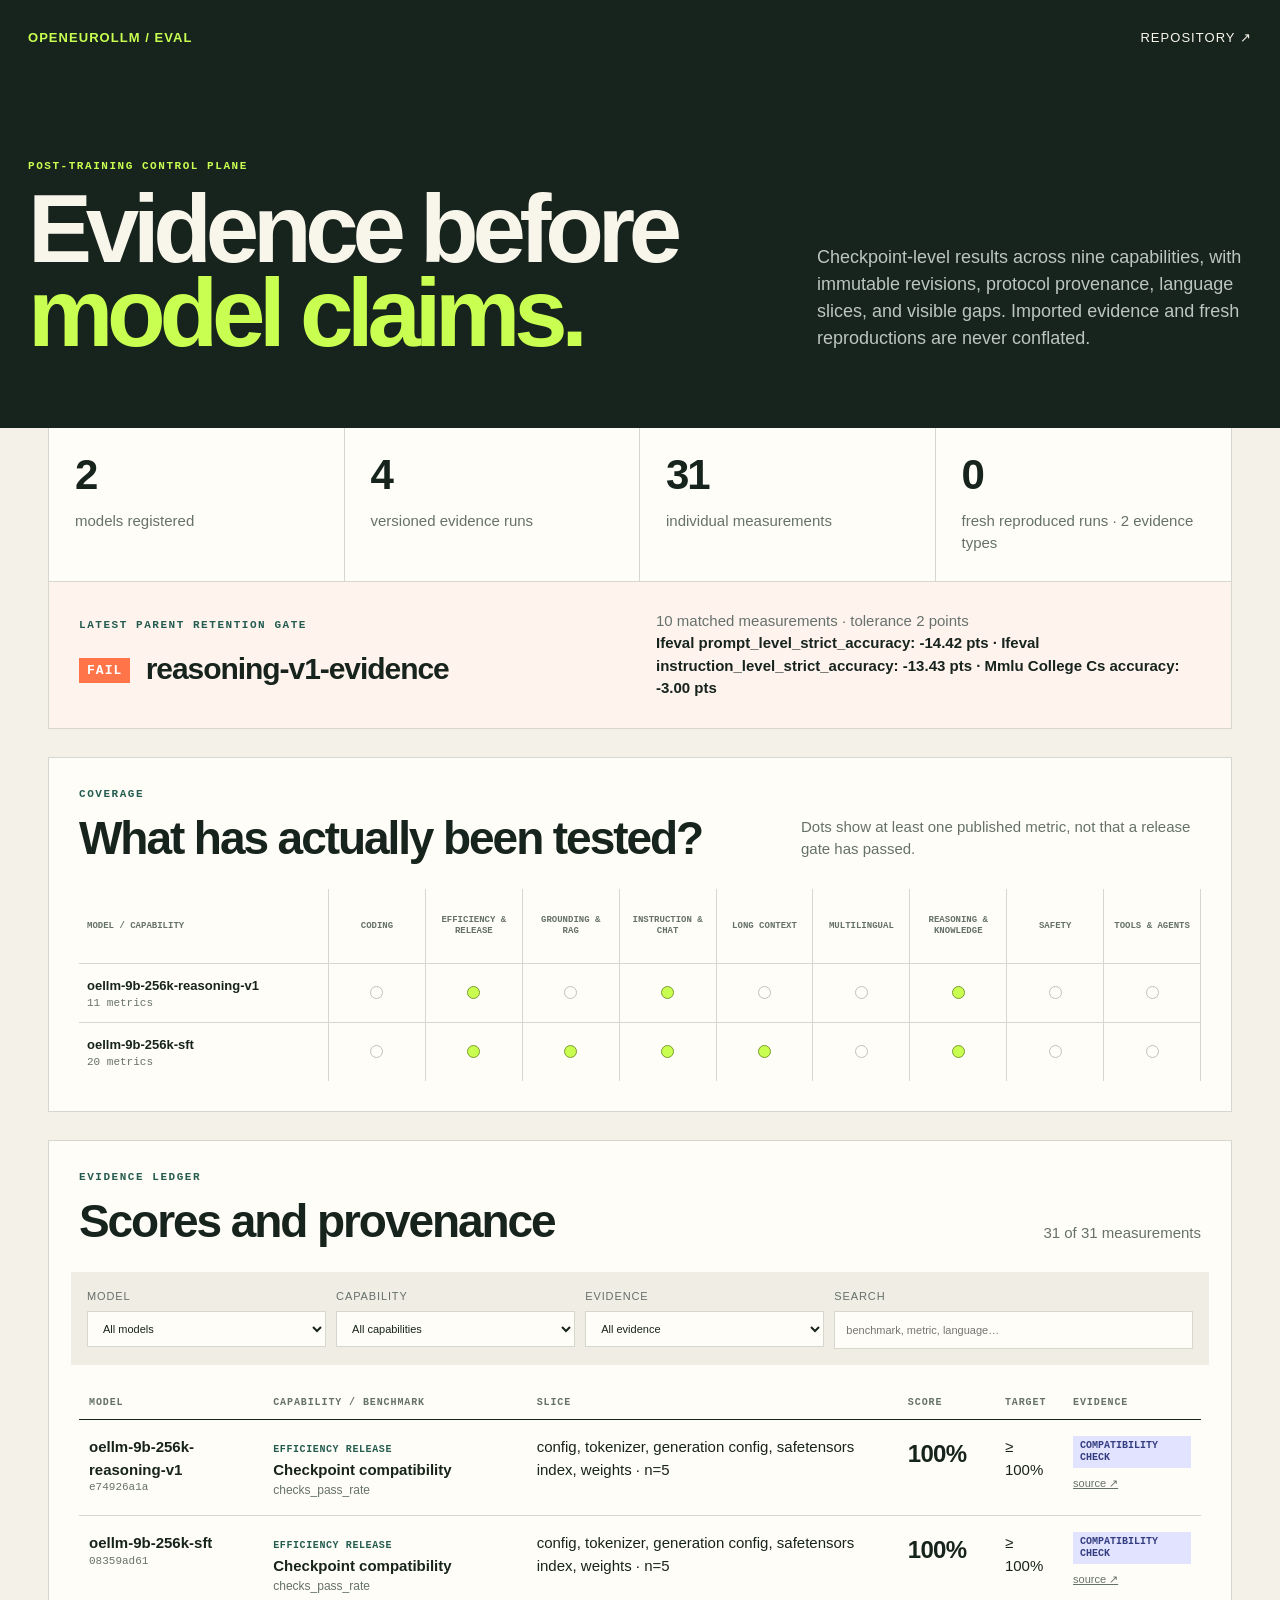
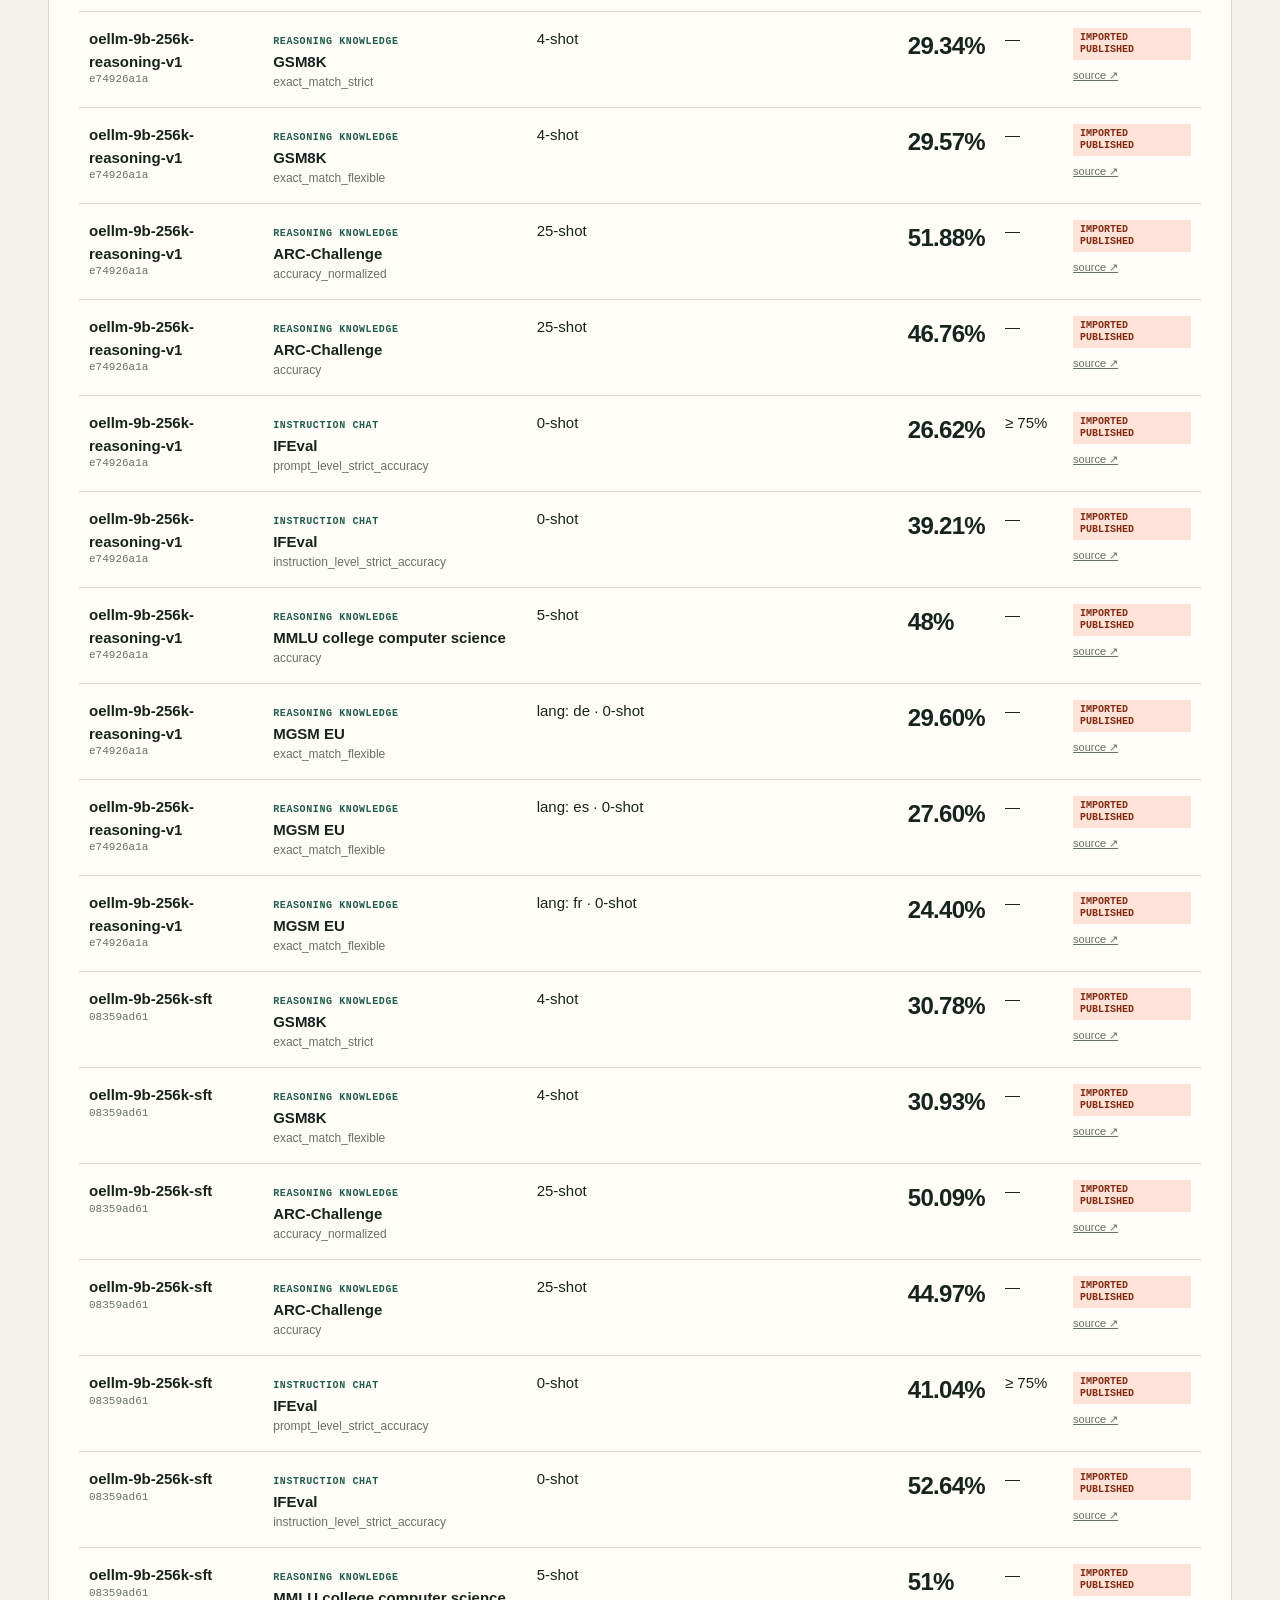
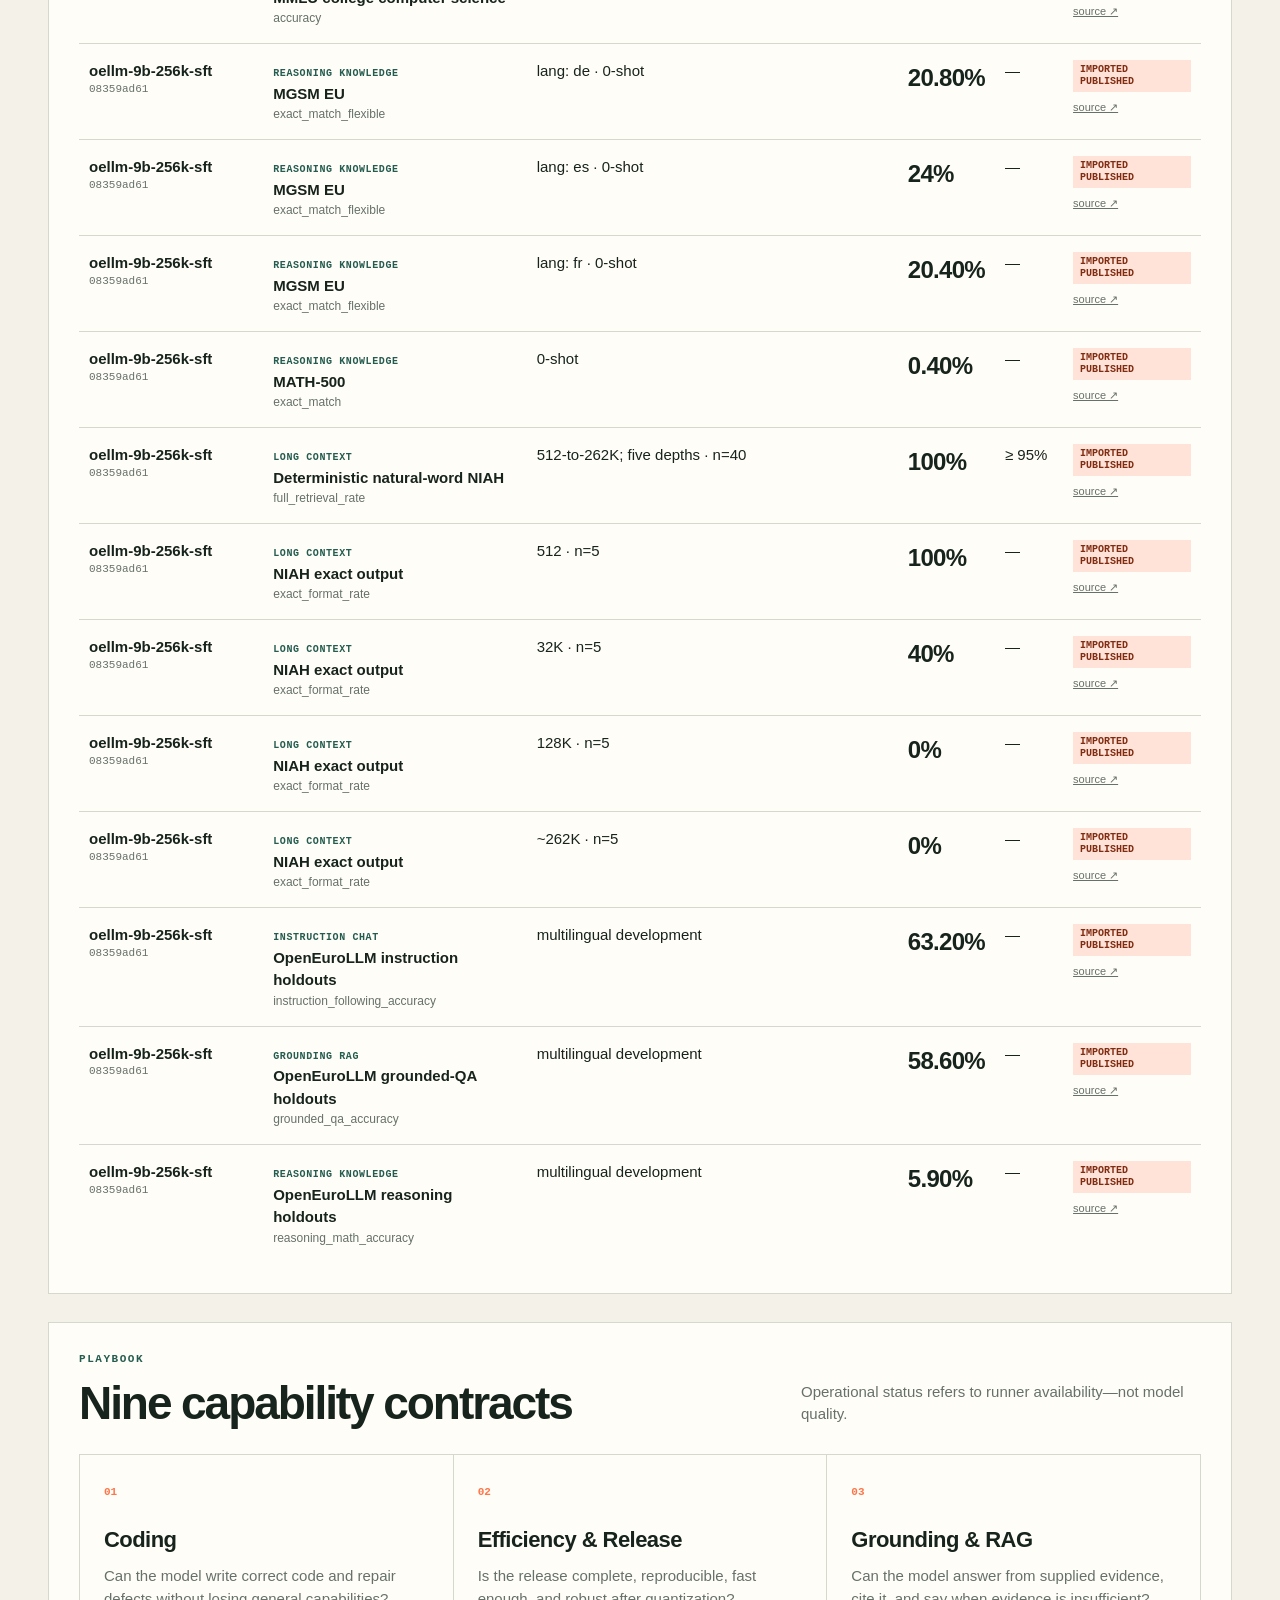
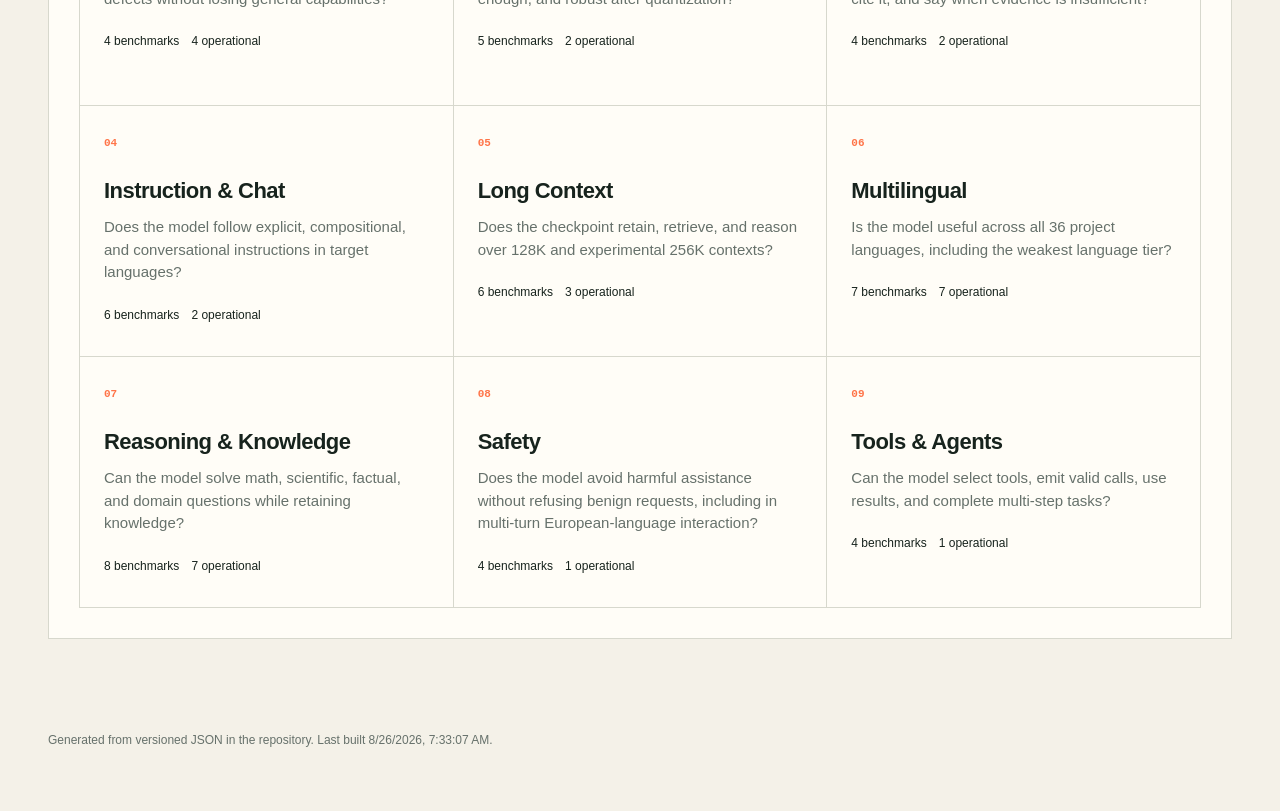
==== docs/index.html @ b96b204c "Initial capability-driven post-training eval system" ====
<!doctype html>
<html lang="en">
<head>
  <meta charset="utf-8">
  <meta name="viewport" content="width=device-width, initial-scale=1">
  <meta name="description" content="OpenEuroLLM post-training evaluation evidence and capability coverage">
  <title>OpenEuroLLM · Post-training evaluation</title>
  <link rel="stylesheet" href="styles.css">
</head>
<body>
  <header class="hero">
    <nav><a class="wordmark" href="./">OPENEUROLLM / EVAL</a><a href="https://github.com/BirgerMoell/post-training-eval">Repository ↗</a></nav>
    <div class="hero-grid">
      <div>
        <p class="eyebrow">POST-TRAINING CONTROL PLANE</p>
        <h1>Evidence before<br><span>model claims.</span></h1>
      </div>
      <p class="intro">Checkpoint-level results across nine capabilities, with immutable revisions, protocol provenance, language slices, and visible gaps. Imported evidence and fresh reproductions are never conflated.</p>
    </div>
  </header>

  <main>
    <section id="summary" class="summary" aria-label="Evaluation summary"></section>
    <section id="gate-summary" class="gate-summary" aria-label="Latest comparison gate"></section>

    <section class="panel coverage-section">
      <div class="section-heading"><div><p class="eyebrow">COVERAGE</p><h2>What has actually been tested?</h2></div><p>Dots show at least one published metric, not that a release gate has passed.</p></div>
      <div id="coverage" class="coverage" role="table" aria-label="Model capability coverage"></div>
    </section>

    <section class="panel">
      <div class="section-heading"><div><p class="eyebrow">EVIDENCE LEDGER</p><h2>Scores and provenance</h2></div><p id="result-count" aria-live="polite"></p></div>
      <div class="filters">
        <label>Model<select id="model-filter"><option value="">All models</option></select></label>
        <label>Capability<select id="capability-filter"><option value="">All capabilities</option></select></label>
        <label>Evidence<select id="evidence-filter"><option value="">All evidence</option></select></label>
        <label class="search">Search<input id="search-filter" type="search" placeholder="benchmark, metric, language…"></label>
      </div>
      <div class="table-wrap">
        <table>
          <thead><tr><th>Model</th><th>Capability / benchmark</th><th>Slice</th><th>Score</th><th>Target</th><th>Evidence</th></tr></thead>
          <tbody id="results"></tbody>
        </table>
      </div>
    </section>

    <section class="panel capability-section">
      <div class="section-heading"><div><p class="eyebrow">PLAYBOOK</p><h2>Nine capability contracts</h2></div><p>Operational status refers to runner availability—not model quality.</p></div>
      <div id="capabilities" class="capability-grid"></div>
    </section>
  </main>

  <footer><p>Generated from versioned JSON in the repository. <span id="generated"></span></p></footer>
  <script src="app.js" defer></script>
</body>
</html>
---- docs/styles.css ----
:root {
  --ink: #17231d;
  --muted: #66716b;
  --paper: #f4f1e8;
  --white: #fffdf7;
  --green: #c8ff50;
  --teal: #245c50;
  --line: #d7d8cd;
  --orange: #ff7448;
}

* { box-sizing: border-box; }
html { scroll-behavior: smooth; }
body { margin: 0; background: var(--paper); color: var(--ink); font: 15px/1.5 ui-sans-serif, -apple-system, BlinkMacSystemFont, "Segoe UI", sans-serif; }
a { color: inherit; }
.hero { color: #f8f5eb; background: var(--ink); padding: 28px max(28px, calc((100vw - 1240px)/2)) 72px; }
nav { display: flex; justify-content: space-between; align-items: center; font-size: 13px; letter-spacing: .08em; text-transform: uppercase; }
nav a { text-decoration: none; }
.wordmark { color: var(--green); font-weight: 800; }
.hero-grid { display: grid; grid-template-columns: 1.25fr .75fr; gap: 64px; align-items: end; margin-top: 112px; }
.eyebrow { margin: 0 0 14px; color: var(--teal); font: 700 11px/1.2 ui-monospace, SFMono-Regular, Menlo, monospace; letter-spacing: .14em; }
.hero .eyebrow { color: var(--green); }
h1 { max-width: 800px; margin: 0; font-size: clamp(54px, 7.5vw, 112px); line-height: .88; letter-spacing: -.065em; font-weight: 620; }
h1 span { color: var(--green); }
.intro { max-width: 470px; margin: 0 0 4px; color: #bdc5c0; font-size: 18px; }
main { max-width: 1240px; margin: 0 auto; padding: 0 28px 80px; }
.summary { display: grid; grid-template-columns: repeat(4, 1fr); border: 1px solid var(--line); border-top: 0; background: var(--white); }
.stat { min-height: 150px; padding: 26px; border-right: 1px solid var(--line); }
.stat:last-child { border-right: 0; }
.stat strong { display: block; font-size: 42px; letter-spacing: -.05em; line-height: 1; }
.stat span { display: block; margin-top: 14px; color: var(--muted); }
.gate-summary { display: grid; grid-template-columns: 1fr 1fr; gap: 32px; align-items: center; padding: 28px 30px; border: 1px solid var(--line); border-top: 0; background: #fff3ee; }
.gate-summary h2 { margin: 0; font-size: 30px; letter-spacing: -.035em; }
.gate-summary > p { margin: 0; color: var(--muted); }
.gate-summary strong { color: var(--ink); font-weight: 650; }
.gate-status { display: inline-block; margin-right: 8px; padding: 5px 8px; background: var(--orange); color: #fff; font: 800 13px ui-monospace, SFMono-Regular, Menlo, monospace; letter-spacing: .08em; vertical-align: 5px; }
.gate-status.passed { background: var(--teal); }
.panel { margin-top: 28px; background: var(--white); border: 1px solid var(--line); padding: 30px; }
.section-heading { display: flex; justify-content: space-between; align-items: end; gap: 28px; margin-bottom: 28px; }
.section-heading h2 { margin: 0; font-size: clamp(28px, 4vw, 46px); line-height: 1; letter-spacing: -.045em; }
.section-heading > p { max-width: 400px; margin: 0; color: var(--muted); }
.filters { display: grid; grid-template-columns: 1fr 1fr 1fr 1.5fr; gap: 10px; padding: 16px; background: #efede4; margin: 0 -8px 22px; }
label { color: var(--muted); font-size: 11px; text-transform: uppercase; letter-spacing: .08em; }
select, input { display: block; width: 100%; margin-top: 6px; border: 1px solid var(--line); border-radius: 0; background: var(--white); color: var(--ink); padding: 10px 11px; font: inherit; }
.table-wrap { overflow-x: auto; }
table { width: 100%; border-collapse: collapse; }
th { padding: 10px; border-bottom: 1px solid var(--ink); color: var(--muted); text-align: left; text-transform: uppercase; font: 700 10px/1.2 ui-monospace, SFMono-Regular, Menlo, monospace; letter-spacing: .09em; }
td { padding: 16px 10px; border-bottom: 1px solid var(--line); vertical-align: top; }
tr:last-child td { border-bottom: 0; }
.model-name { font-weight: 700; }
.model-revision { display: block; color: var(--muted); font: 11px ui-monospace, SFMono-Regular, Menlo, monospace; }
.cap-label { color: var(--teal); font: 700 10px ui-monospace, SFMono-Regular, Menlo, monospace; letter-spacing: .06em; text-transform: uppercase; }
.benchmark { display: block; font-weight: 650; }
.metric { display: block; color: var(--muted); font-size: 12px; }
.score { font-size: 24px; font-weight: 750; letter-spacing: -.03em; white-space: nowrap; }
.pill { display: inline-block; padding: 4px 7px; background: #e8eadf; font: 700 10px/1.2 ui-monospace, SFMono-Regular, Menlo, monospace; text-transform: uppercase; }
.pill.imported-published { background: #ffe2d8; color: #7f2c10; }
.pill.fresh-reproduced { background: #d8f0e8; color: #174d41; }
.pill.compatibility-check { background: #e2e4ff; color: #343d82; }
.source { display: block; margin-top: 7px; color: var(--muted); font-size: 11px; }
.coverage { overflow-x: auto; display: grid; gap: 0; }
.coverage-row { display: grid; grid-template-columns: minmax(250px, 1.6fr) repeat(9, minmax(80px, 1fr)); min-width: 1000px; border-bottom: 1px solid var(--line); }
.coverage-row:last-child { border-bottom: 0; }
.coverage-cell { min-height: 58px; padding: 12px 8px; display: grid; place-items: center; border-right: 1px solid var(--line); text-align: center; font-size: 11px; }
.coverage-cell:first-child { place-items: center start; font-size: 13px; font-weight: 700; }
.coverage-head .coverage-cell { min-height: 74px; color: var(--muted); font: 700 9px/1.15 ui-monospace, SFMono-Regular, Menlo, monospace; text-transform: uppercase; }
.dot { width: 13px; height: 13px; border-radius: 50%; background: var(--green); border: 1px solid #7c9b31; }
.dot.missing { background: transparent; border-color: #bec3b9; }
.capability-grid { display: grid; grid-template-columns: repeat(3, 1fr); gap: 1px; background: var(--line); border: 1px solid var(--line); }
.capability-card { background: var(--white); padding: 24px; min-height: 250px; }
.capability-card .number { color: var(--orange); font: 700 11px ui-monospace, SFMono-Regular, Menlo, monospace; }
.capability-card h3 { margin: 22px 0 9px; font-size: 22px; letter-spacing: -.025em; }
.capability-card p { margin: 0; color: var(--muted); }
.capability-card .counts { margin-top: 22px; display: flex; gap: 12px; color: var(--ink); font-size: 12px; }
footer { max-width: 1240px; margin: 0 auto; padding: 0 28px 50px; color: var(--muted); font-size: 12px; }
.empty { padding: 32px; color: var(--muted); text-align: center; }

@media (max-width: 850px) {
  .hero-grid { grid-template-columns: 1fr; margin-top: 72px; gap: 36px; }
  .summary { grid-template-columns: repeat(2, 1fr); }
  .stat:nth-child(2) { border-right: 0; }
  .stat:nth-child(-n+2) { border-bottom: 1px solid var(--line); }
  .filters { grid-template-columns: 1fr 1fr; }
  .gate-summary { grid-template-columns: 1fr; }
  .capability-grid { grid-template-columns: 1fr; }
  .section-heading { align-items: start; flex-direction: column; }
}

@media (max-width: 520px) {
  .hero { padding-bottom: 48px; }
  nav a:last-child { display: none; }
  .summary, .filters { grid-template-columns: 1fr; }
  .stat { border-right: 0; border-bottom: 1px solid var(--line); }
  .panel { padding: 20px 16px; }
}
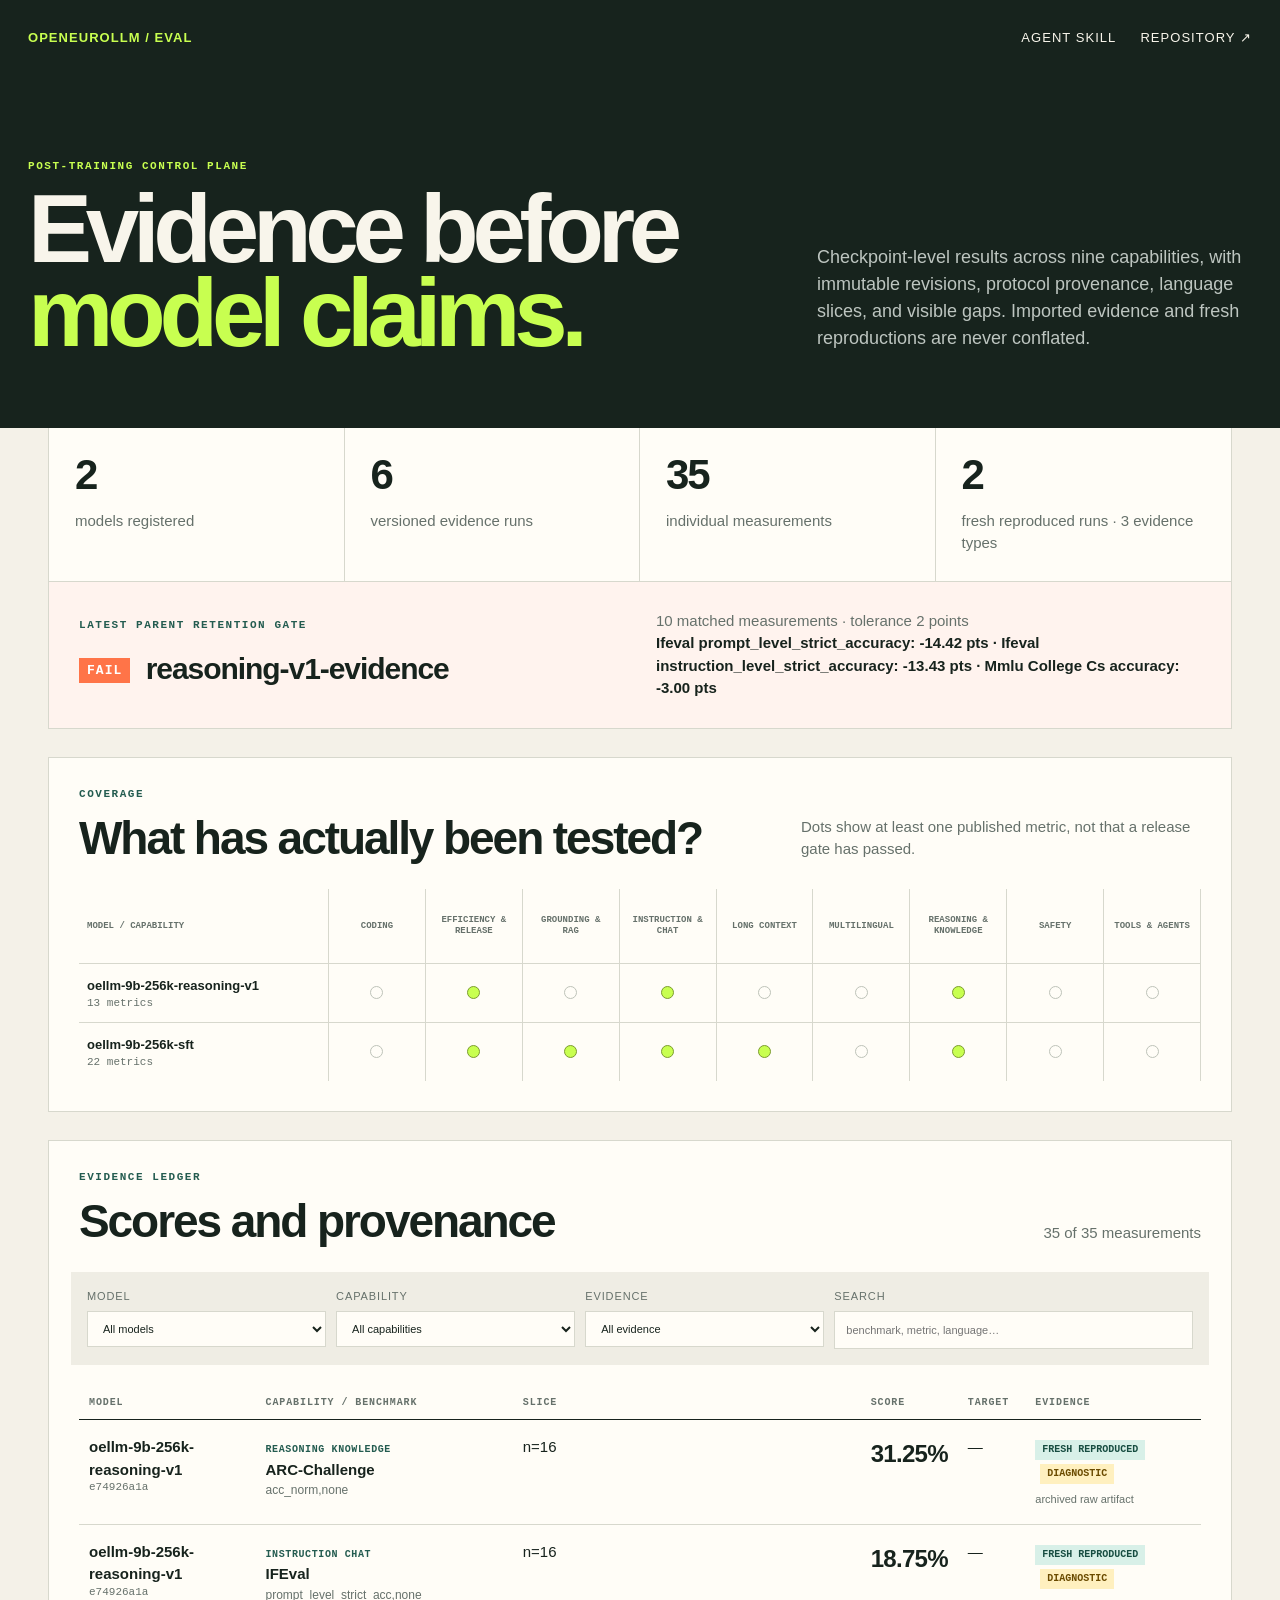
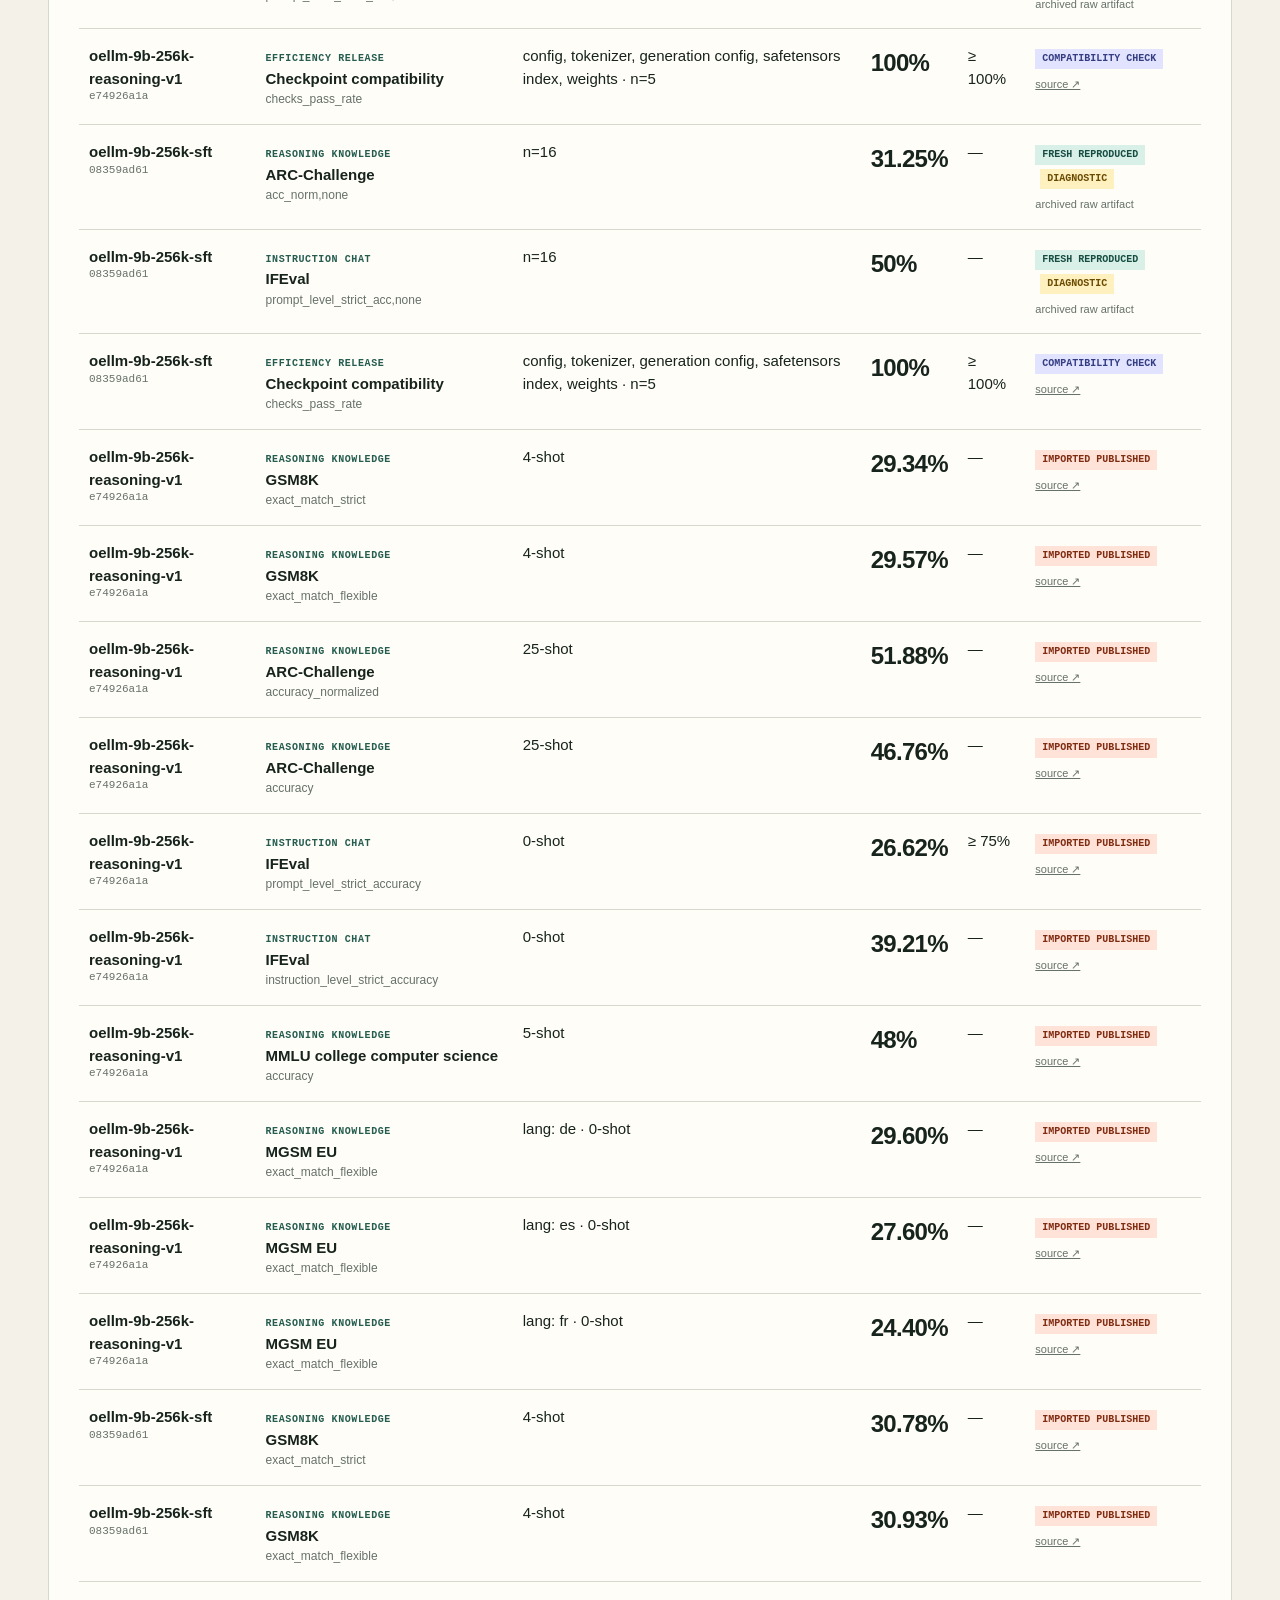
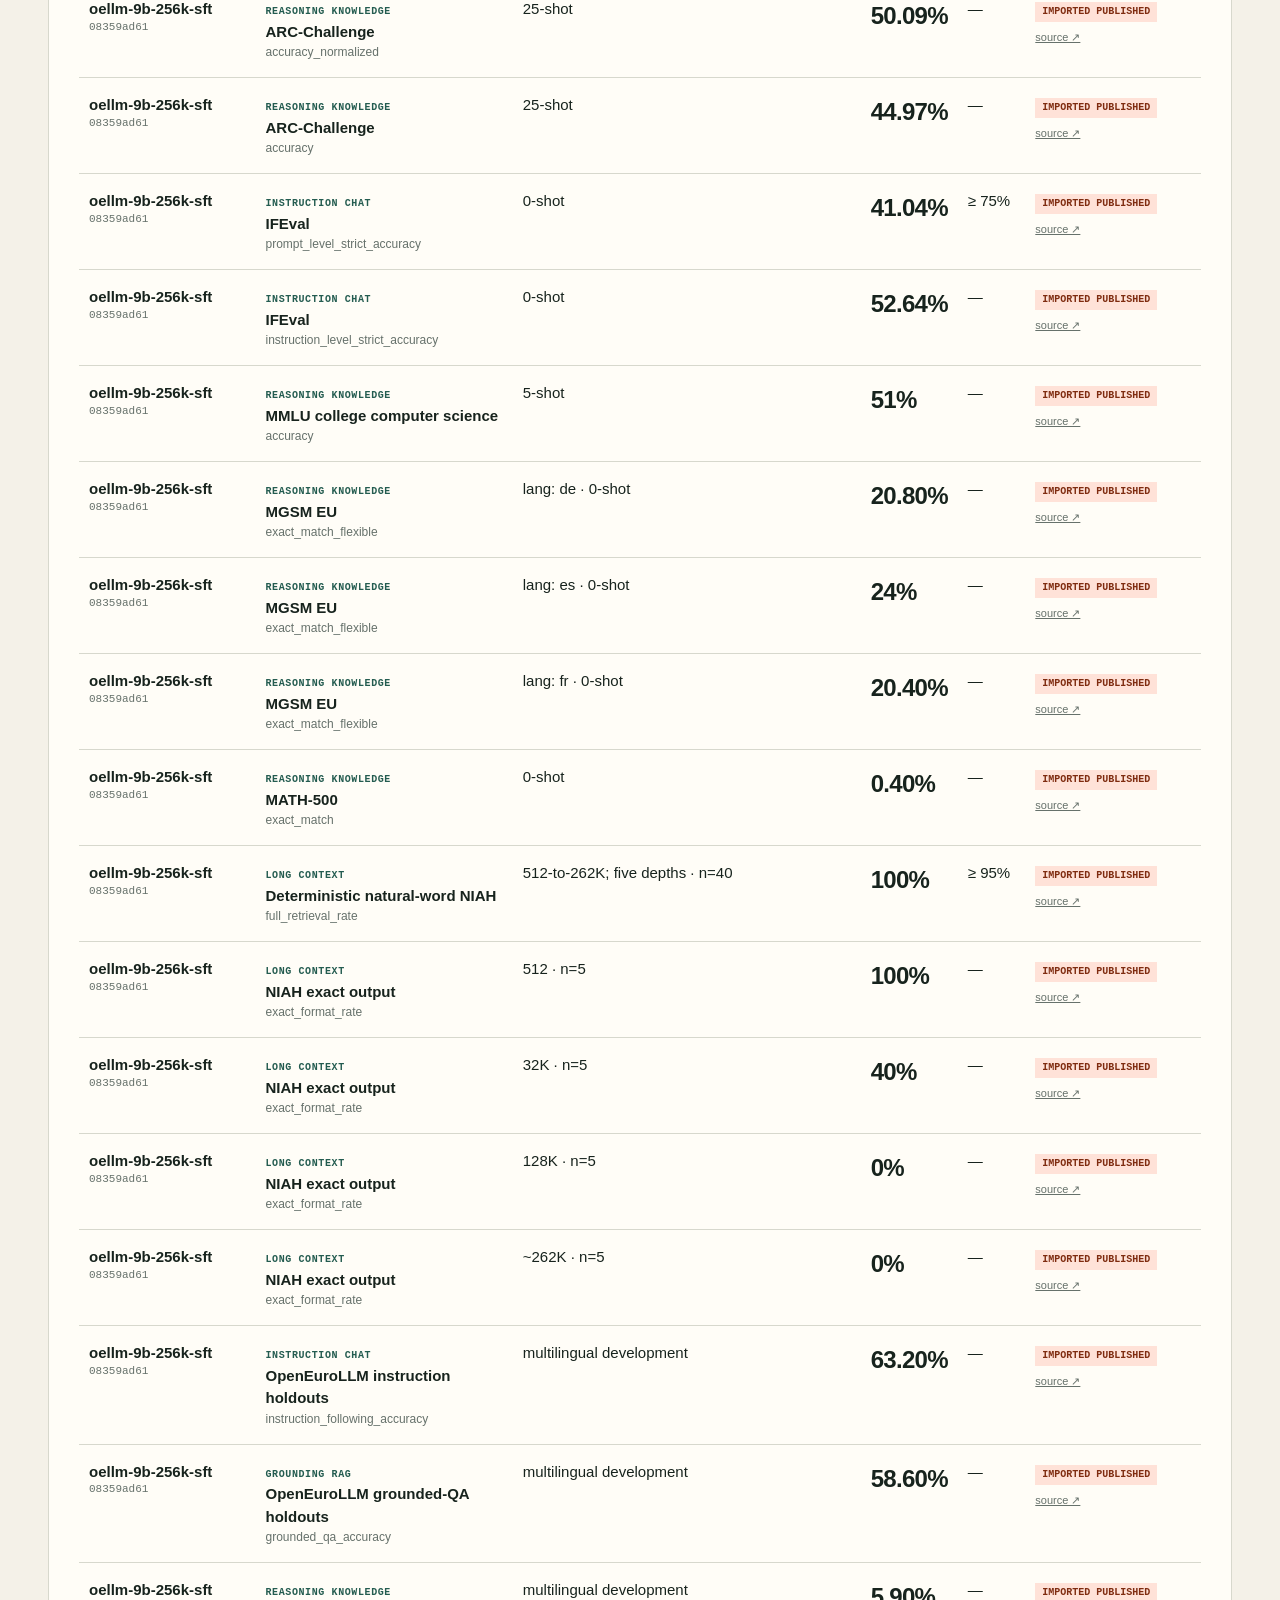
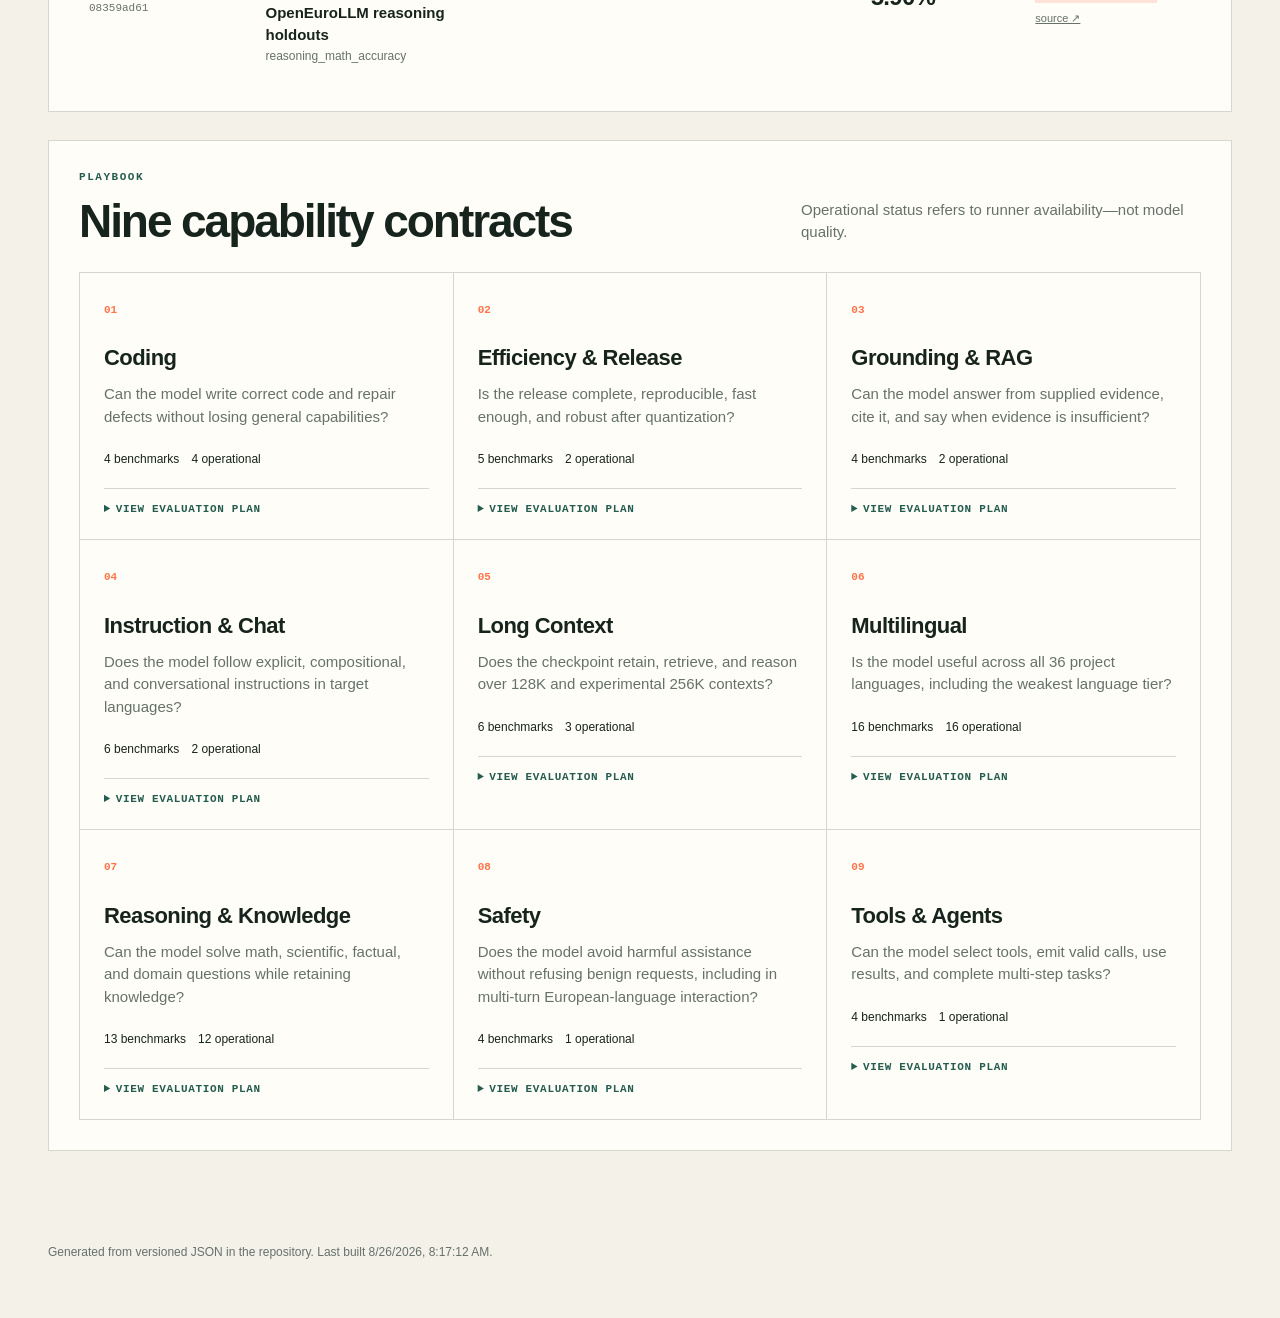
==== commit 35660cf8: "Add portable post-training evaluation skill" ====
--- a/docs/index.html
+++ b/docs/index.html
@@ -9,7 +9,7 @@
 </head>
 <body>
   <header class="hero">
-    <nav><a class="wordmark" href="./">OPENEUROLLM / EVAL</a><a href="https://github.com/BirgerMoell/post-training-eval">Repository ↗</a></nav>
+    <nav><a class="wordmark" href="./">OPENEUROLLM / EVAL</a><div class="nav-links"><a href="skill.html">Agent skill</a><a href="https://github.com/BirgerMoell/post-training-eval">Repository ↗</a></div></nav>
     <div class="hero-grid">
       <div>
         <p class="eyebrow">POST-TRAINING CONTROL PLANE</p>
--- a/docs/styles.css
+++ b/docs/styles.css
@@ -16,6 +16,7 @@
 .hero { color: #f8f5eb; background: var(--ink); padding: 28px max(28px, calc((100vw - 1240px)/2)) 72px; }
 nav { display: flex; justify-content: space-between; align-items: center; font-size: 13px; letter-spacing: .08em; text-transform: uppercase; }
 nav a { text-decoration: none; }
+.nav-links { display: flex; gap: 24px; }
 .wordmark { color: var(--green); font-weight: 800; }
 .hero-grid { display: grid; grid-template-columns: 1.25fr .75fr; gap: 64px; align-items: end; margin-top: 112px; }
 .eyebrow { margin: 0 0 14px; color: var(--teal); font: 700 11px/1.2 ui-monospace, SFMono-Regular, Menlo, monospace; letter-spacing: .14em; }
@@ -57,6 +58,7 @@
 .pill.imported-published { background: #ffe2d8; color: #7f2c10; }
 .pill.fresh-reproduced { background: #d8f0e8; color: #174d41; }
 .pill.compatibility-check { background: #e2e4ff; color: #343d82; }
+.pill.diagnostic { margin-left: 5px; background: #fff0bf; color: #6b4b00; }
 .source { display: block; margin-top: 7px; color: var(--muted); font-size: 11px; }
 .coverage { overflow-x: auto; display: grid; gap: 0; }
 .coverage-row { display: grid; grid-template-columns: minmax(250px, 1.6fr) repeat(9, minmax(80px, 1fr)); min-width: 1000px; border-bottom: 1px solid var(--line); }
@@ -72,8 +74,45 @@
 .capability-card h3 { margin: 22px 0 9px; font-size: 22px; letter-spacing: -.025em; }
 .capability-card p { margin: 0; color: var(--muted); }
 .capability-card .counts { margin-top: 22px; display: flex; gap: 12px; color: var(--ink); font-size: 12px; }
+.capability-card details { margin-top: 20px; border-top: 1px solid var(--line); padding-top: 14px; }
+.capability-card summary { cursor: pointer; color: var(--teal); font: 700 11px ui-monospace, SFMono-Regular, Menlo, monospace; letter-spacing: .06em; text-transform: uppercase; }
+.capability-card ul { margin: 14px 0 0; padding: 0; list-style: none; }
+.capability-card li { display: flex; justify-content: space-between; gap: 10px; padding: 10px 0; border-top: 1px solid #ecece5; font-size: 12px; }
+.capability-card li:first-child { border-top: 0; }
+.capability-card li small { display: block; color: var(--muted); font: 10px ui-monospace, SFMono-Regular, Menlo, monospace; }
+.capability-card li a { text-decoration-thickness: 1px; text-underline-offset: 2px; }
+.status { height: max-content; flex: 0 0 auto; padding: 3px 5px; background: #eceee6; color: var(--muted); font: 700 8px ui-monospace, SFMono-Regular, Menlo, monospace; text-transform: uppercase; }
+.status.operational { background: #ddf2e9; color: #174d41; }
+.status.license-gated, .status.submission-required { background: #ffe2d8; color: #7f2c10; }
 footer { max-width: 1240px; margin: 0 auto; padding: 0 28px 50px; color: var(--muted); font-size: 12px; }
 .empty { padding: 32px; color: var(--muted); text-align: center; }
+
+.skill-hero { padding-bottom: 64px; }
+.skill-main { padding-top: 28px; }
+.skill-main .panel:first-child { margin-top: 0; }
+.skill-intro { display: grid; grid-template-columns: 1fr 1fr; gap: 56px; align-items: end; }
+.skill-intro h2, .install-card h2, .skill-links h2 { margin: 0; font-size: clamp(28px, 3.6vw, 46px); line-height: 1; letter-spacing: -.045em; }
+.skill-intro > p { margin: 0; color: var(--muted); font-size: 17px; }
+.skill-intro code, .install-card code { font-family: ui-monospace, SFMono-Regular, Menlo, monospace; }
+.install-grid { display: grid; grid-template-columns: repeat(3, 1fr); gap: 1px; margin-top: 28px; border: 1px solid var(--line); background: var(--line); }
+.install-card { min-width: 0; padding: 28px; background: var(--white); }
+.install-card .number { float: right; color: var(--orange); font: 700 11px ui-monospace, SFMono-Regular, Menlo, monospace; }
+.install-card h2 { margin-bottom: 16px; font-size: 30px; }
+.install-card > p:not(.eyebrow) { min-height: 68px; margin: 0 0 22px; color: var(--muted); }
+.command-row { display: grid; grid-template-columns: minmax(0, 1fr) auto; align-items: stretch; border: 1px solid var(--line); background: #efede4; }
+.command-row code { min-width: 0; padding: 13px; overflow-wrap: anywhere; color: var(--teal); font-size: 11px; }
+.copy-button { border: 0; border-left: 1px solid var(--line); padding: 0 13px; background: var(--ink); color: var(--green); cursor: pointer; font: 700 10px ui-monospace, SFMono-Regular, Menlo, monospace; letter-spacing: .06em; text-transform: uppercase; }
+.copy-button:hover { background: var(--teal); }
+.workflow-list { display: grid; grid-template-columns: repeat(3, 1fr); margin: 0; padding: 0; border: 1px solid var(--line); list-style: none; }
+.workflow-list li { display: grid; grid-template-columns: auto 1fr; gap: 15px; min-height: 155px; padding: 22px; border-right: 1px solid var(--line); border-bottom: 1px solid var(--line); }
+.workflow-list li:nth-child(3n) { border-right: 0; }
+.workflow-list li:nth-child(n+4) { border-bottom: 0; }
+.workflow-list li > span { color: var(--orange); font: 700 10px ui-monospace, SFMono-Regular, Menlo, monospace; }
+.workflow-list h3 { margin: 0 0 7px; font-size: 20px; }
+.workflow-list p { margin: 0; color: var(--muted); }
+.skill-links { display: grid; grid-template-columns: 1fr 1fr; gap: 56px; align-items: end; }
+.link-stack { display: grid; border-top: 1px solid var(--line); }
+.link-stack a { padding: 12px 0; border-bottom: 1px solid var(--line); color: var(--teal); font-weight: 650; text-decoration-thickness: 1px; text-underline-offset: 3px; }
 
 @media (max-width: 850px) {
   .hero-grid { grid-template-columns: 1fr; margin-top: 72px; gap: 36px; }
@@ -84,12 +123,21 @@
   .gate-summary { grid-template-columns: 1fr; }
   .capability-grid { grid-template-columns: 1fr; }
   .section-heading { align-items: start; flex-direction: column; }
+  .install-grid { grid-template-columns: 1fr; }
+  .skill-intro, .skill-links { grid-template-columns: 1fr; gap: 28px; }
+  .workflow-list { grid-template-columns: 1fr 1fr; }
+  .workflow-list li, .workflow-list li:nth-child(3n), .workflow-list li:nth-child(n+4) { border-right: 1px solid var(--line); border-bottom: 1px solid var(--line); }
+  .workflow-list li:nth-child(2n) { border-right: 0; }
+  .workflow-list li:nth-child(n+5) { border-bottom: 0; }
 }
 
 @media (max-width: 520px) {
   .hero { padding-bottom: 48px; }
-  nav a:last-child { display: none; }
+  .nav-links a:last-child { display: none; }
   .summary, .filters { grid-template-columns: 1fr; }
   .stat { border-right: 0; border-bottom: 1px solid var(--line); }
   .panel { padding: 20px 16px; }
+  .workflow-list { grid-template-columns: 1fr; }
+  .workflow-list li, .workflow-list li:nth-child(2n), .workflow-list li:nth-child(n+5) { border-right: 0; border-bottom: 1px solid var(--line); }
+  .workflow-list li:last-child { border-bottom: 0; }
 }
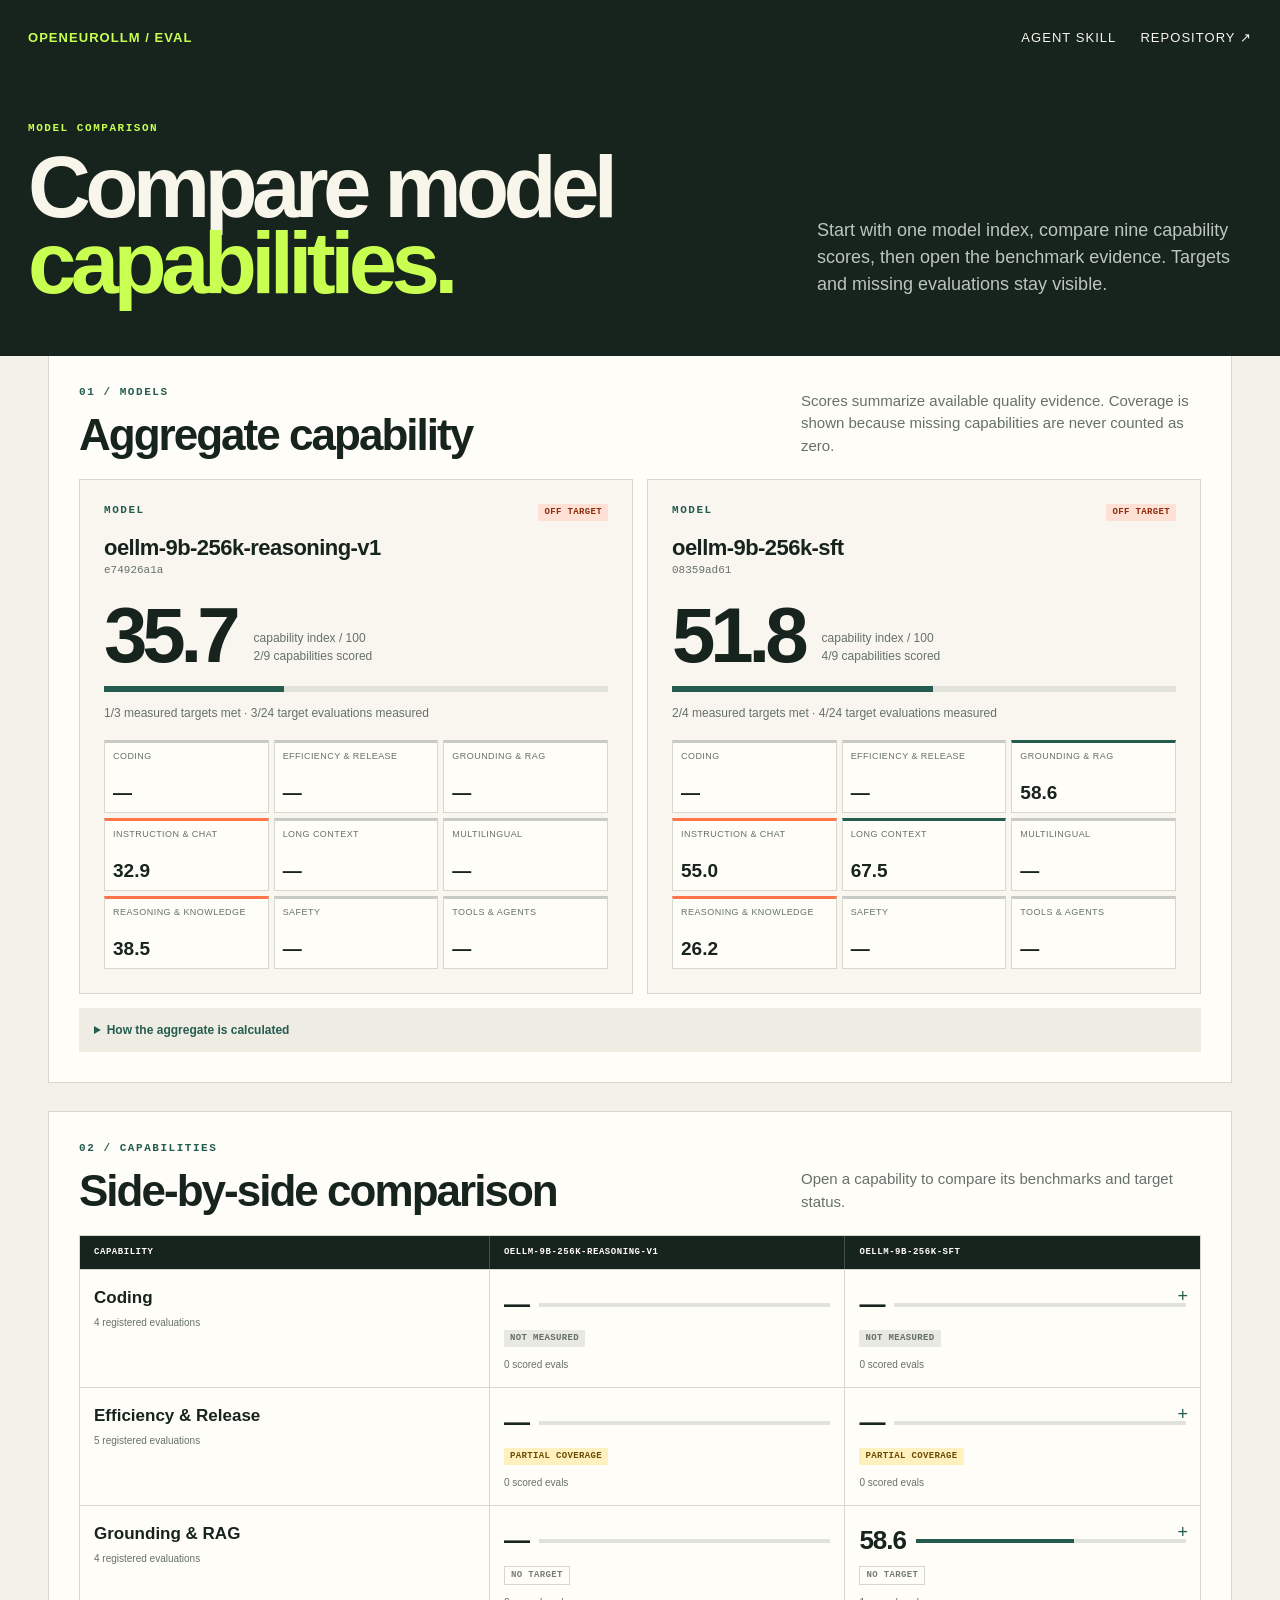
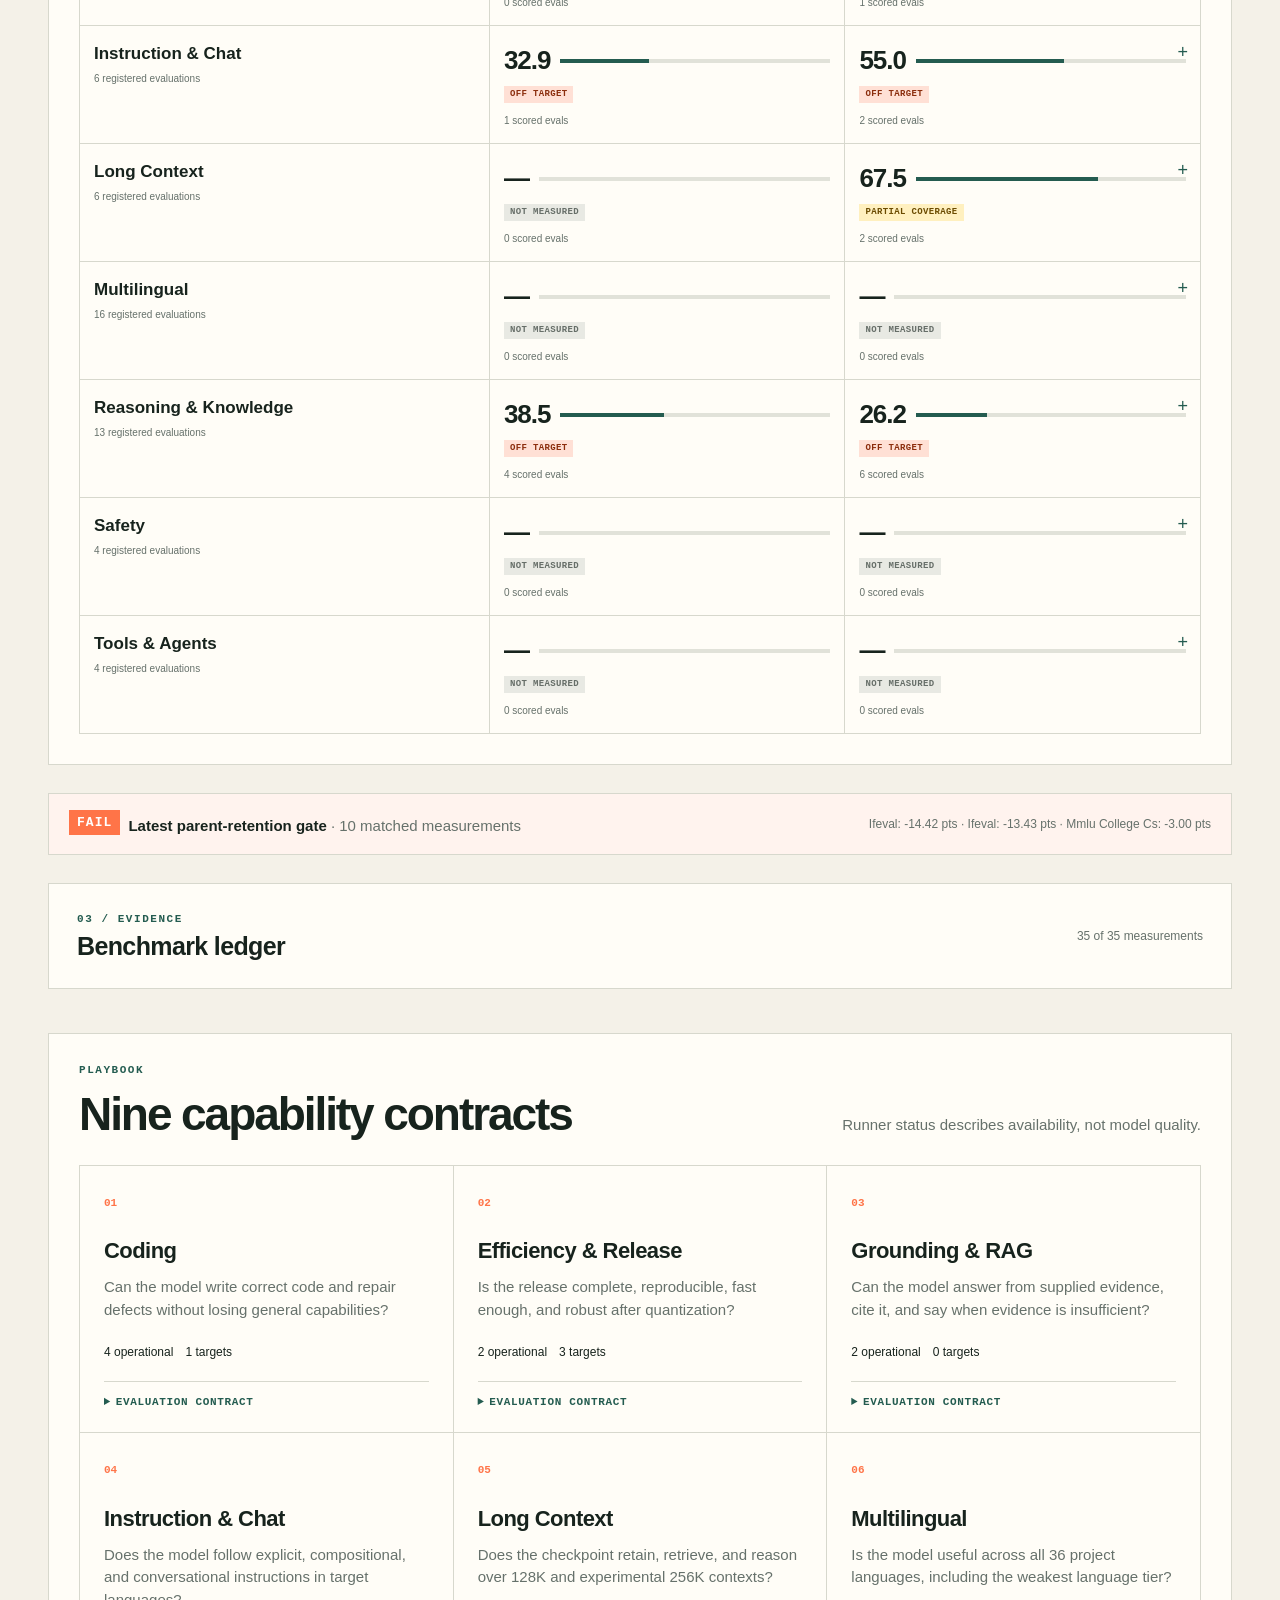
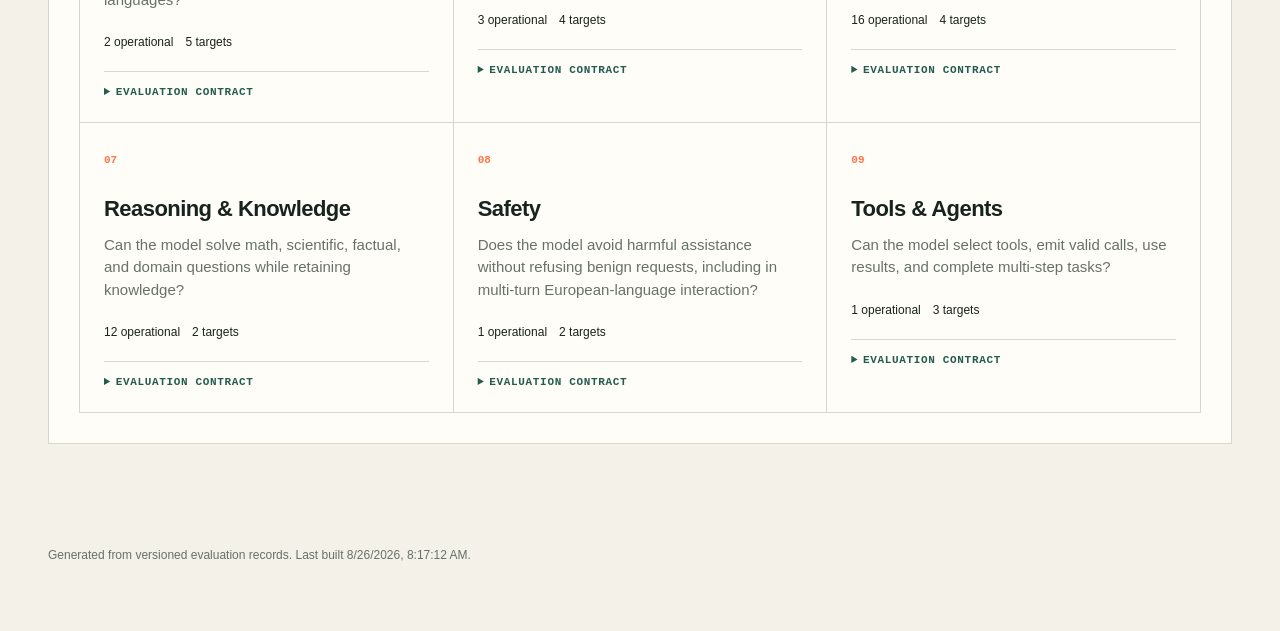
==== commit 7d155d2d: "Make capability comparison target-aware" ====
--- a/docs/index.html
+++ b/docs/index.html
@@ -3,54 +3,58 @@
 <head>
   <meta charset="utf-8">
   <meta name="viewport" content="width=device-width, initial-scale=1">
-  <meta name="description" content="OpenEuroLLM post-training evaluation evidence and capability coverage">
-  <title>OpenEuroLLM · Post-training evaluation</title>
+  <meta name="description" content="Compare OpenEuroLLM post-training model capabilities, targets, and benchmark evidence">
+  <title>OpenEuroLLM · Model capability comparison</title>
   <link rel="stylesheet" href="styles.css">
 </head>
 <body>
-  <header class="hero">
+  <header class="hero compare-hero">
     <nav><a class="wordmark" href="./">OPENEUROLLM / EVAL</a><div class="nav-links"><a href="skill.html">Agent skill</a><a href="https://github.com/BirgerMoell/post-training-eval">Repository ↗</a></div></nav>
-    <div class="hero-grid">
-      <div>
-        <p class="eyebrow">POST-TRAINING CONTROL PLANE</p>
-        <h1>Evidence before<br><span>model claims.</span></h1>
-      </div>
-      <p class="intro">Checkpoint-level results across nine capabilities, with immutable revisions, protocol provenance, language slices, and visible gaps. Imported evidence and fresh reproductions are never conflated.</p>
+    <div class="hero-grid compare-hero-grid">
+      <div><p class="eyebrow">MODEL COMPARISON</p><h1>Compare model<br><span>capabilities.</span></h1></div>
+      <p class="intro">Start with one model index, compare nine capability scores, then open the benchmark evidence. Targets and missing evaluations stay visible.</p>
     </div>
   </header>
 
-  <main>
-    <section id="summary" class="summary" aria-label="Evaluation summary"></section>
-    <section id="gate-summary" class="gate-summary" aria-label="Latest comparison gate"></section>
-
-    <section class="panel coverage-section">
-      <div class="section-heading"><div><p class="eyebrow">COVERAGE</p><h2>What has actually been tested?</h2></div><p>Dots show at least one published metric, not that a release gate has passed.</p></div>
-      <div id="coverage" class="coverage" role="table" aria-label="Model capability coverage"></div>
+  <main class="comparison-main">
+    <section class="panel primary-panel">
+      <div class="section-heading compact-heading"><div><p class="eyebrow">01 / MODELS</p><h2>Aggregate capability</h2></div><p>Scores summarize available quality evidence. Coverage is shown because missing capabilities are never counted as zero.</p></div>
+      <div id="model-scorecards" class="model-scorecards"></div>
+      <details class="method-note"><summary>How the aggregate is calculated</summary><p id="score-method"></p></details>
     </section>
 
-    <section class="panel">
-      <div class="section-heading"><div><p class="eyebrow">EVIDENCE LEDGER</p><h2>Scores and provenance</h2></div><p id="result-count" aria-live="polite"></p></div>
-      <div class="filters">
-        <label>Model<select id="model-filter"><option value="">All models</option></select></label>
-        <label>Capability<select id="capability-filter"><option value="">All capabilities</option></select></label>
-        <label>Evidence<select id="evidence-filter"><option value="">All evidence</option></select></label>
-        <label class="search">Search<input id="search-filter" type="search" placeholder="benchmark, metric, language…"></label>
-      </div>
-      <div class="table-wrap">
-        <table>
-          <thead><tr><th>Model</th><th>Capability / benchmark</th><th>Slice</th><th>Score</th><th>Target</th><th>Evidence</th></tr></thead>
-          <tbody id="results"></tbody>
-        </table>
-      </div>
+    <section class="panel comparison-panel">
+      <div class="section-heading compact-heading"><div><p class="eyebrow">02 / CAPABILITIES</p><h2>Side-by-side comparison</h2></div><p>Open a capability to compare its benchmarks and target status.</p></div>
+      <div id="capability-comparison" class="capability-comparison"></div>
     </section>
 
-    <section class="panel capability-section">
-      <div class="section-heading"><div><p class="eyebrow">PLAYBOOK</p><h2>Nine capability contracts</h2></div><p>Operational status refers to runner availability—not model quality.</p></div>
+    <section id="gate-summary" class="gate-summary compact-gate" aria-label="Latest comparison gate"></section>
+
+    <details id="evidence-explorer" class="panel evidence-panel">
+      <summary><span><span class="eyebrow">03 / EVIDENCE</span><strong>Benchmark ledger</strong></span><span id="result-count" aria-live="polite"></span></summary>
+      <div class="evidence-content">
+        <div class="filters">
+          <label>Model<select id="model-filter"><option value="">All models</option></select></label>
+          <label>Capability<select id="capability-filter"><option value="">All capabilities</option></select></label>
+          <label>Evidence<select id="evidence-filter"><option value="">All evidence</option></select></label>
+          <label class="search">Search<input id="search-filter" type="search" placeholder="benchmark, metric, language…"></label>
+        </div>
+        <div class="table-wrap">
+          <table>
+            <thead><tr><th>Model</th><th>Capability / benchmark</th><th>Slice</th><th>Score</th><th>Target</th><th>Evidence</th></tr></thead>
+            <tbody id="results"></tbody>
+          </table>
+        </div>
+      </div>
+    </details>
+
+    <section class="panel capability-section playbook-bottom">
+      <div class="section-heading"><div><p class="eyebrow">PLAYBOOK</p><h2>Nine capability contracts</h2></div><p>Runner status describes availability, not model quality.</p></div>
       <div id="capabilities" class="capability-grid"></div>
     </section>
   </main>
 
-  <footer><p>Generated from versioned JSON in the repository. <span id="generated"></span></p></footer>
+  <footer><p>Generated from versioned evaluation records. <span id="generated"></span></p></footer>
   <script src="app.js" defer></script>
 </body>
 </html>
--- a/docs/styles.css
+++ b/docs/styles.css
@@ -87,6 +87,83 @@
 footer { max-width: 1240px; margin: 0 auto; padding: 0 28px 50px; color: var(--muted); font-size: 12px; }
 .empty { padding: 32px; color: var(--muted); text-align: center; }
 
+/* Comparison-first dashboard */
+.compare-hero { padding-bottom: 54px; }
+.compare-hero-grid { margin-top: 74px; }
+.compare-hero h1 { font-size: clamp(50px, 6.8vw, 96px); }
+.comparison-main { padding-bottom: 90px; }
+.primary-panel { margin-top: 0; border-top: 0; }
+.compact-heading { margin-bottom: 22px; }
+.compact-heading h2 { font-size: clamp(30px, 3.6vw, 44px); }
+.model-scorecards { display: grid; grid-template-columns: repeat(2, minmax(0, 1fr)); gap: 14px; }
+.model-scorecard { min-width: 0; padding: 24px; border: 1px solid var(--line); background: #f8f6ef; }
+.model-card-head { display: flex; justify-content: space-between; gap: 18px; align-items: flex-start; }
+.model-card-head h3 { margin: 0; overflow-wrap: anywhere; font-size: 22px; letter-spacing: -.025em; }
+.aggregate { display: flex; align-items: end; gap: 18px; margin-top: 28px; }
+.aggregate > strong { font-size: clamp(54px, 7vw, 78px); line-height: .82; letter-spacing: -.065em; }
+.aggregate > span { padding-bottom: 3px; color: var(--muted); font-size: 12px; }
+.aggregate-track, .score-track { height: 6px; overflow: hidden; background: #e1e2d9; }
+.aggregate-track { margin-top: 18px; }
+.aggregate-track span, .score-track span { display: block; height: 100%; background: var(--teal); }
+.target-summary { margin: 12px 0 18px; color: var(--muted); font-size: 12px; }
+.mini-capability-grid { display: grid; grid-template-columns: repeat(3, minmax(0, 1fr)); gap: 5px; }
+.mini-capability { min-width: 0; min-height: 65px; border: 1px solid var(--line); border-top: 3px solid var(--teal); padding: 8px; background: var(--white); color: var(--ink); text-align: left; cursor: pointer; }
+.mini-capability:hover { border-color: var(--teal); }
+.mini-capability span { display: block; min-height: 26px; overflow: hidden; color: var(--muted); font-size: 9px; line-height: 1.15; text-transform: uppercase; letter-spacing: .05em; }
+.mini-capability strong { display: block; margin-top: 5px; font-size: 19px; }
+.mini-capability.missing { border-top-color: #c7cbc3; }
+.mini-capability.target-missed { border-top-color: var(--orange); }
+.mini-capability.target-met { border-top-color: var(--green); }
+.method-note { margin-top: 14px; padding: 13px 15px; background: #eeece3; color: var(--muted); font-size: 12px; }
+.method-note summary { cursor: pointer; color: var(--teal); font-weight: 700; }
+.method-note p { margin: 10px 0 0; }
+.method-note span { display: block; margin-top: 4px; }
+.target-badge { display: inline-block; width: max-content; padding: 4px 6px; background: #eceee6; color: var(--muted); font: 700 9px/1 ui-monospace, SFMono-Regular, Menlo, monospace; letter-spacing: .04em; text-transform: uppercase; white-space: nowrap; }
+.target-badge.met { background: #d9efc1; color: #31530b; }
+.target-badge.missed { background: #ffe0d5; color: #8b2d0c; }
+.target-badge.partial { background: #fff0bf; color: #6b4b00; }
+.target-badge.not-measured { background: #e8e9e3; color: #666e68; }
+.target-badge.not-set { background: transparent; border: 1px solid var(--line); color: #777e78; }
+.comparison-columns { display: grid; grid-template-columns: minmax(215px, 1.15fr) repeat(var(--model-count), minmax(180px, 1fr)); }
+.comparison-header { border: 1px solid var(--line); border-bottom: 0; background: var(--ink); color: var(--white); }
+.comparison-header > span { padding: 11px 14px; border-left: 1px solid #455049; font: 700 9px/1.2 ui-monospace, SFMono-Regular, Menlo, monospace; letter-spacing: .06em; text-transform: uppercase; }
+.comparison-header > span:first-child { border-left: 0; }
+.capability-comparison-row { border: 1px solid var(--line); border-bottom: 0; background: var(--white); }
+.capability-comparison-row:last-child { border-bottom: 1px solid var(--line); }
+.capability-comparison-row > summary { position: relative; cursor: pointer; list-style: none; }
+.capability-comparison-row > summary::-webkit-details-marker { display: none; }
+.capability-comparison-row > summary::after { content: "+"; position: absolute; top: 13px; right: 12px; color: var(--teal); font-size: 18px; }
+.capability-comparison-row[open] > summary::after { content: "−"; }
+.capability-comparison-row > summary > * { min-width: 0; padding: 15px 14px; border-left: 1px solid var(--line); }
+.capability-comparison-row > summary > *:first-child { border-left: 0; }
+.capability-title span { display: block; padding-right: 20px; font-size: 17px; font-weight: 750; }
+.capability-title small, .capability-model-summary small { display: block; margin-top: 4px; color: var(--muted); font-size: 10px; }
+.capability-model-summary { display: grid; grid-template-columns: auto minmax(42px, 1fr); align-items: center; gap: 6px 10px; }
+.capability-model-summary > strong { font-size: 26px; letter-spacing: -.04em; }
+.capability-model-summary .target-badge, .capability-model-summary small { grid-column: 1 / -1; }
+.score-track { height: 4px; }
+.benchmark-list { padding: 8px 14px 16px; border-top: 1px solid var(--line); background: #f1efe7; }
+.benchmark-row { border-bottom: 1px solid var(--line); }
+.benchmark-row > div { min-width: 0; padding: 11px; border-left: 1px solid var(--line); }
+.benchmark-row > div:first-child { border-left: 0; }
+.benchmark-row strong { display: block; font-size: 12px; }
+.benchmark-row small { display: block; margin-top: 3px; color: var(--muted); font-size: 10px; overflow-wrap: anywhere; }
+.benchmark-model-cell { display: grid; grid-template-columns: auto 1fr; gap: 5px 8px; align-items: center; }
+.benchmark-model-cell > strong { font-size: 18px; }
+.benchmark-model-cell small { grid-column: 1 / -1; }
+.evidence-button { margin-top: 14px; border: 0; padding: 10px 13px; background: var(--ink); color: var(--green); cursor: pointer; font: 700 10px ui-monospace, SFMono-Regular, Menlo, monospace; letter-spacing: .05em; text-transform: uppercase; }
+.compact-gate { display: flex; justify-content: space-between; gap: 20px; margin-top: 28px; border-top: 1px solid var(--line); padding: 16px 20px; }
+.compact-gate p { margin: 0; }
+.compact-gate > span { color: var(--muted); font-size: 12px; text-align: right; }
+.evidence-panel { padding: 0; }
+.evidence-panel > summary { display: flex; justify-content: space-between; align-items: center; gap: 18px; cursor: pointer; padding: 22px 28px; list-style: none; }
+.evidence-panel > summary::-webkit-details-marker { display: none; }
+.evidence-panel > summary strong { display: block; font-size: 25px; letter-spacing: -.025em; }
+.evidence-panel > summary #result-count { color: var(--muted); font-size: 12px; }
+.evidence-content { padding: 0 28px 28px; border-top: 1px solid var(--line); }
+.target-threshold { display: block; margin-top: 5px; color: var(--muted); font-size: 10px; }
+.playbook-bottom { margin-top: 44px; }
+
 .skill-hero { padding-bottom: 64px; }
 .skill-main { padding-top: 28px; }
 .skill-main .panel:first-child { margin-top: 0; }
@@ -129,6 +206,11 @@
   .workflow-list li, .workflow-list li:nth-child(3n), .workflow-list li:nth-child(n+4) { border-right: 1px solid var(--line); border-bottom: 1px solid var(--line); }
   .workflow-list li:nth-child(2n) { border-right: 0; }
   .workflow-list li:nth-child(n+5) { border-bottom: 0; }
+  .model-scorecards { grid-template-columns: 1fr; }
+  .comparison-columns { grid-template-columns: minmax(170px, 1fr) repeat(var(--model-count), minmax(145px, 1fr)); min-width: 680px; }
+  .capability-comparison { overflow-x: auto; }
+  .compact-gate { align-items: flex-start; flex-direction: column; }
+  .compact-gate > span { text-align: left; }
 }
 
 @media (max-width: 520px) {
@@ -140,4 +222,10 @@
   .workflow-list { grid-template-columns: 1fr; }
   .workflow-list li, .workflow-list li:nth-child(2n), .workflow-list li:nth-child(n+5) { border-right: 0; border-bottom: 1px solid var(--line); }
   .workflow-list li:last-child { border-bottom: 0; }
+  .compare-hero-grid { margin-top: 50px; }
+  .mini-capability-grid { grid-template-columns: repeat(2, minmax(0, 1fr)); }
+  .model-scorecard { padding: 18px; }
+  .aggregate { align-items: start; flex-direction: column; }
+  .evidence-panel > summary { align-items: flex-start; flex-direction: column; padding: 20px 16px; }
+  .evidence-content { padding: 0 16px 20px; }
 }
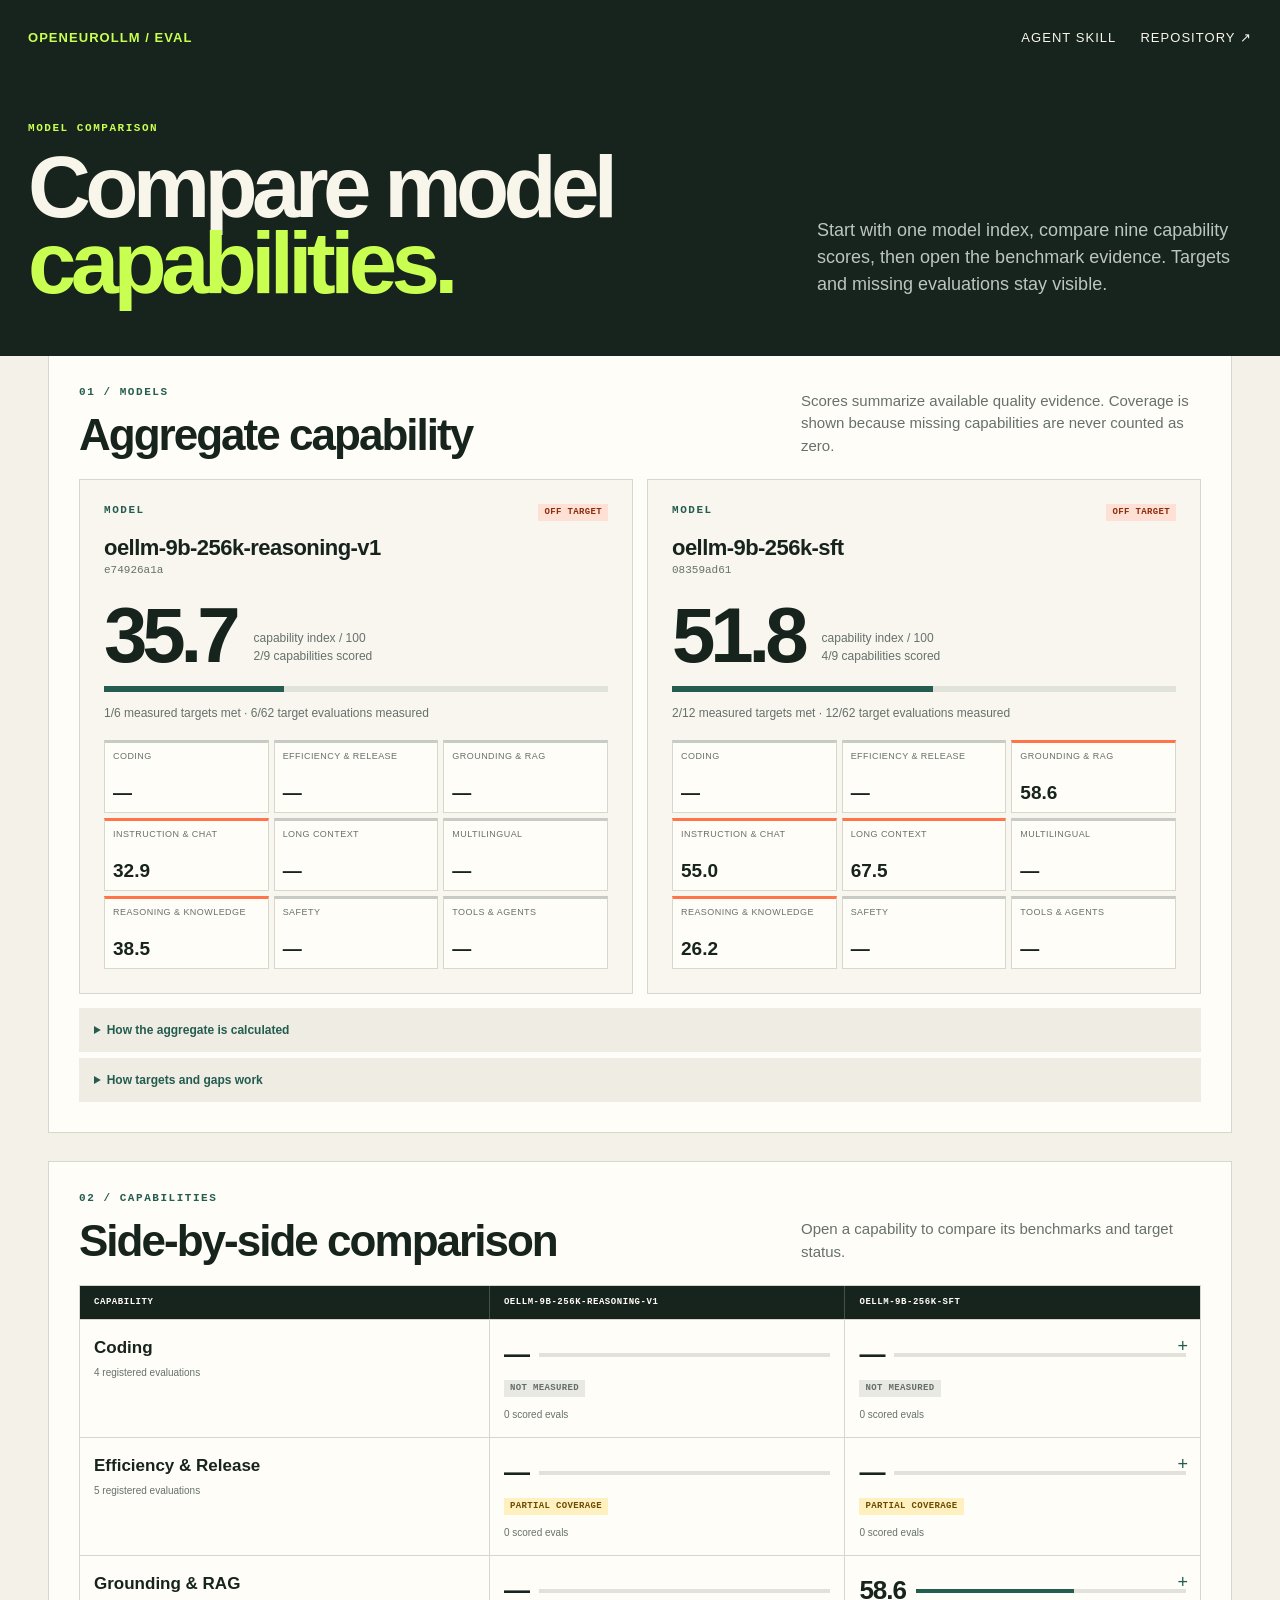
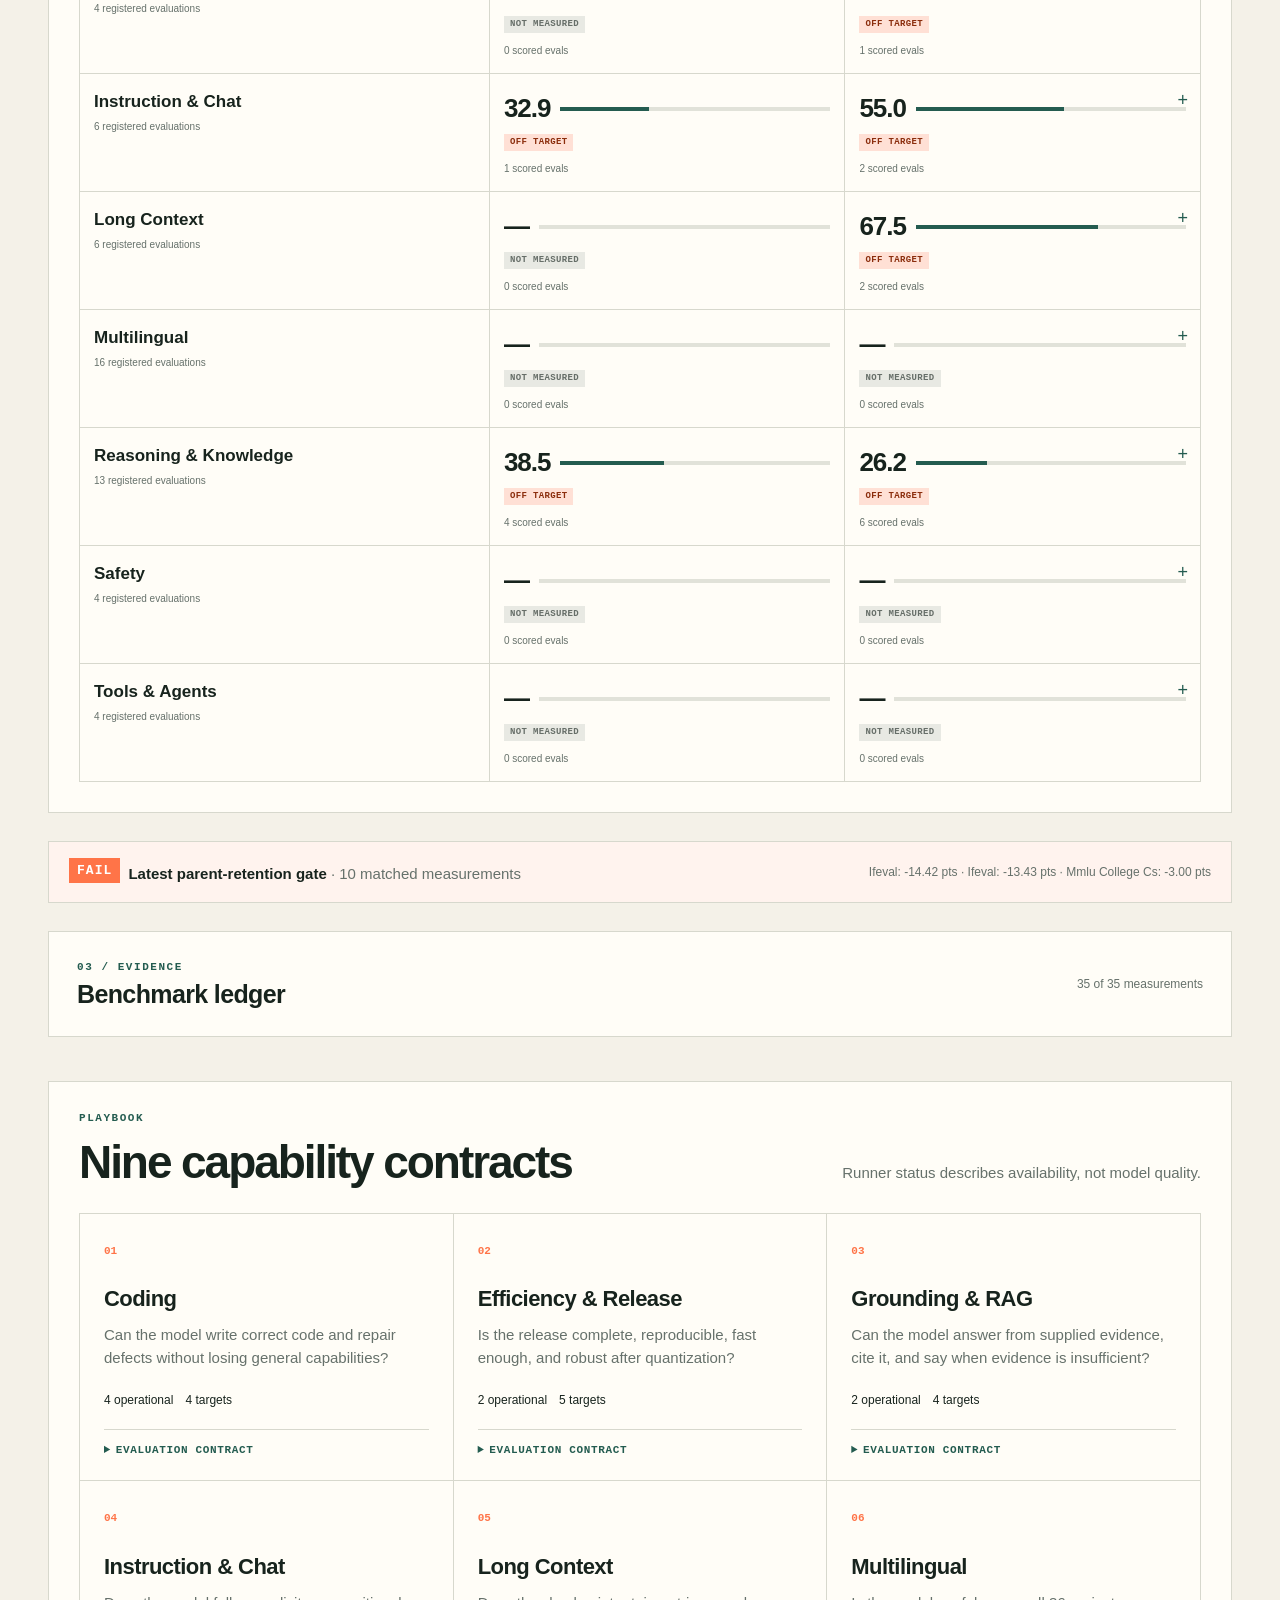
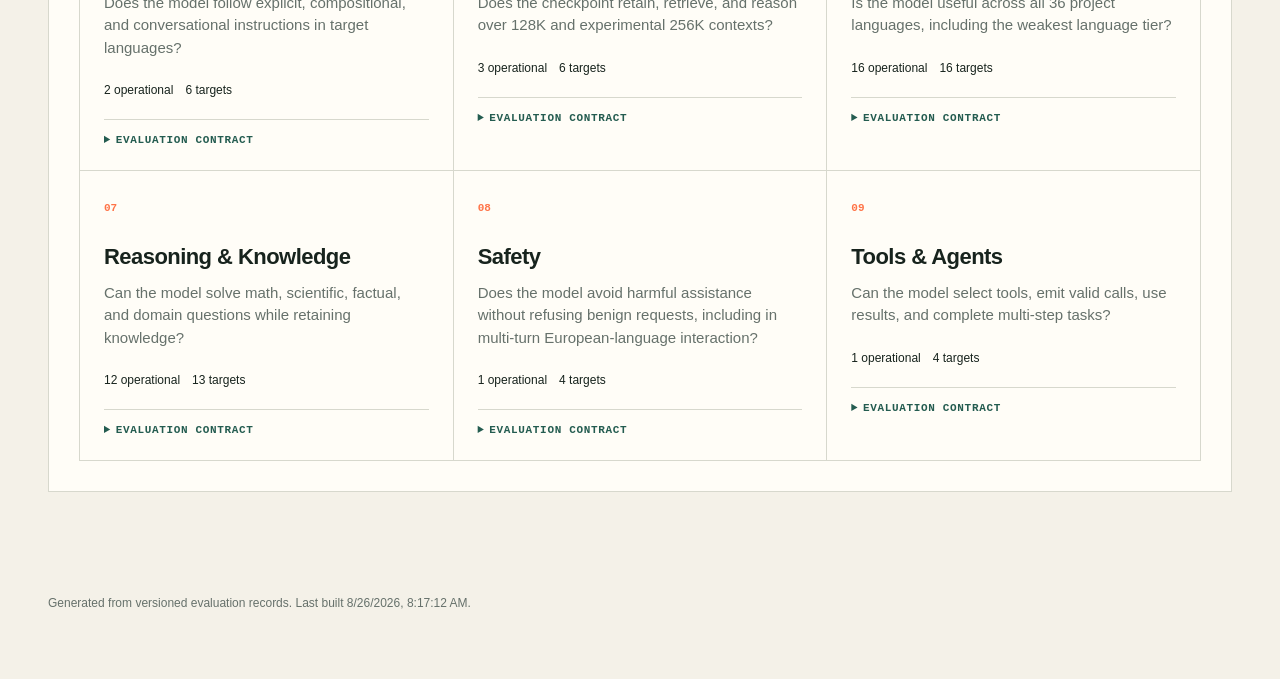
==== commit 620337e1: "Add targets and benchmark gap reporting" ====
--- a/docs/index.html
+++ b/docs/index.html
@@ -21,6 +21,7 @@
       <div class="section-heading compact-heading"><div><p class="eyebrow">01 / MODELS</p><h2>Aggregate capability</h2></div><p>Scores summarize available quality evidence. Coverage is shown because missing capabilities are never counted as zero.</p></div>
       <div id="model-scorecards" class="model-scorecards"></div>
       <details class="method-note"><summary>How the aggregate is calculated</summary><p id="score-method"></p></details>
+      <details class="method-note target-method"><summary>How targets and gaps work</summary><p id="target-method"></p></details>
     </section>
 
     <section class="panel comparison-panel">
--- a/docs/styles.css
+++ b/docs/styles.css
@@ -162,6 +162,11 @@
 .evidence-panel > summary #result-count { color: var(--muted); font-size: 12px; }
 .evidence-content { padding: 0 28px 28px; border-top: 1px solid var(--line); }
 .target-threshold { display: block; margin-top: 5px; color: var(--muted); font-size: 10px; }
+.target-gap { display: block; width: max-content; max-width: 100%; margin-top: 5px; padding: 3px 5px; font: 750 9px/1.2 ui-monospace, SFMono-Regular, Menlo, monospace; white-space: nowrap; }
+.target-gap.met { background: #e4f4d3; color: #31530b; }
+.target-gap.missed { background: #ffe0d5; color: #8b2d0c; }
+.benchmark-model-cell .target-gap { grid-column: 1 / -1; }
+.target-method { margin-top: 6px; }
 .playbook-bottom { margin-top: 44px; }
 
 .skill-hero { padding-bottom: 64px; }
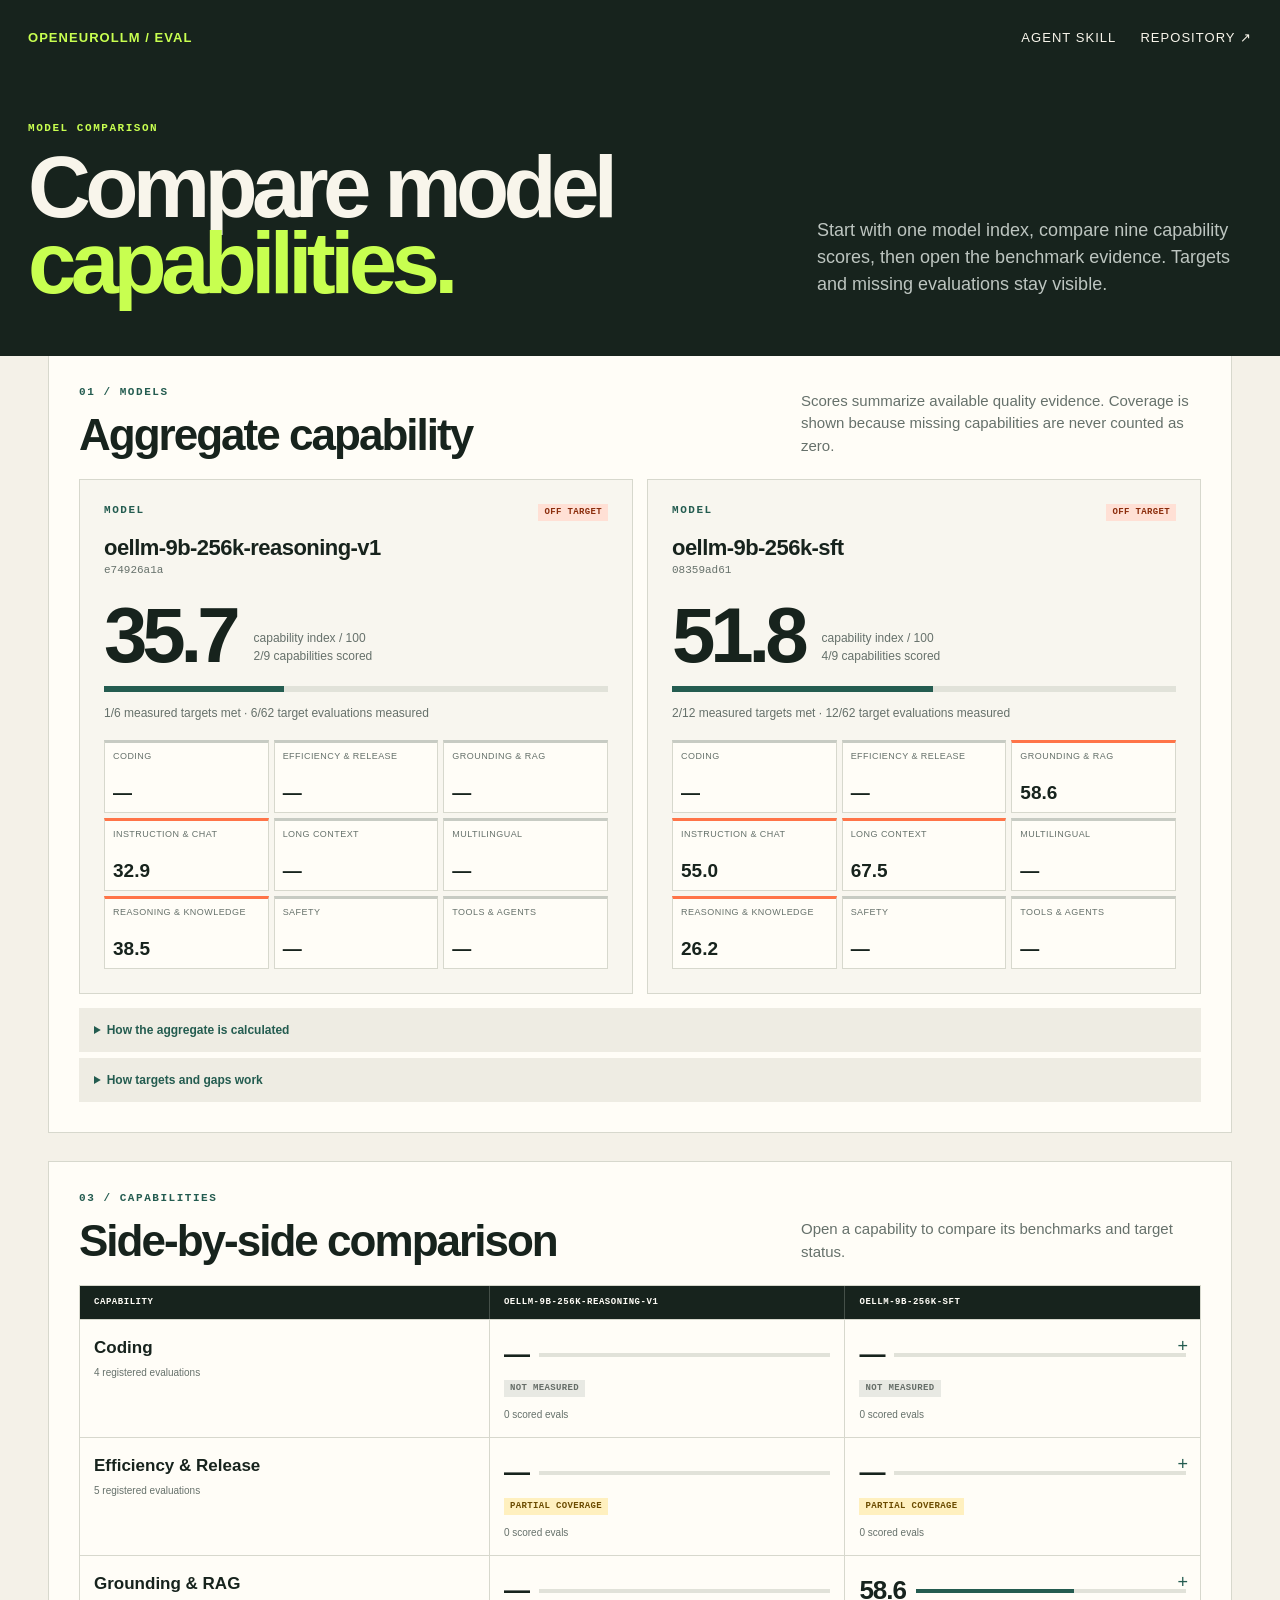
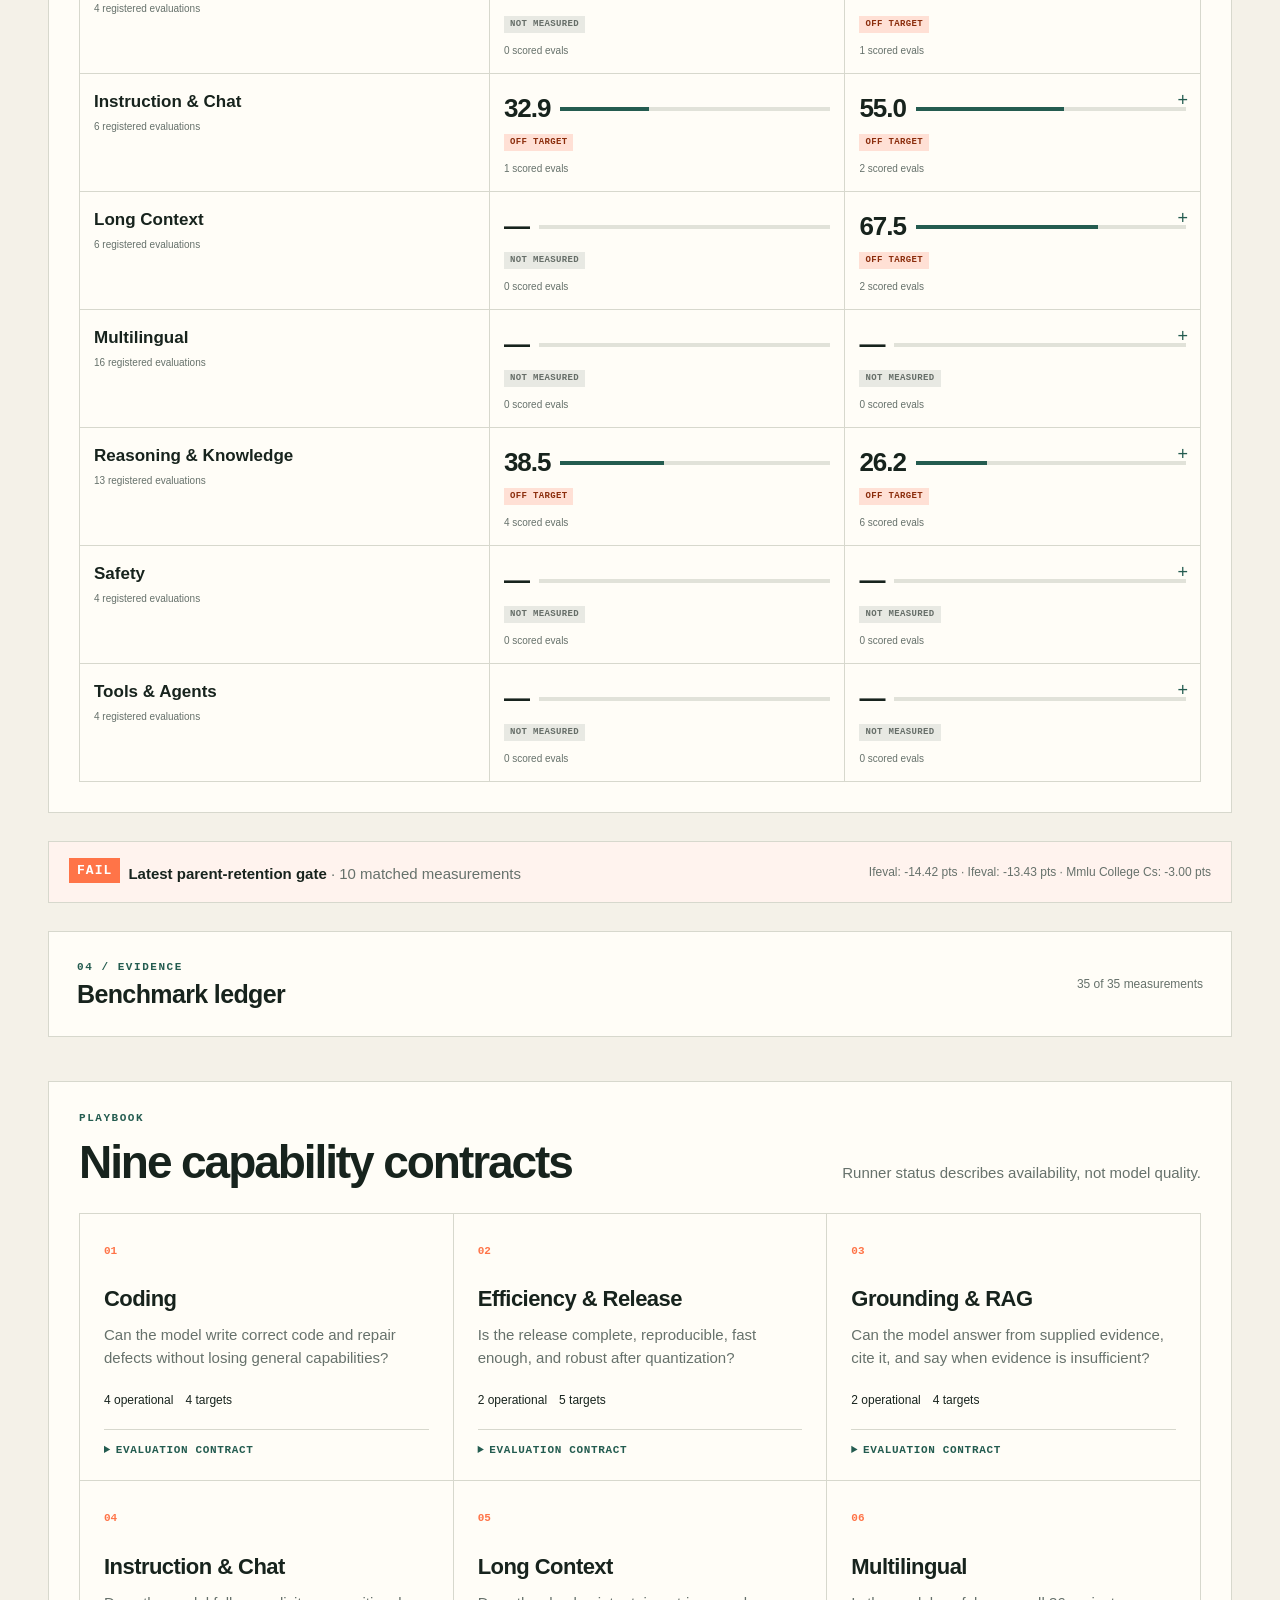
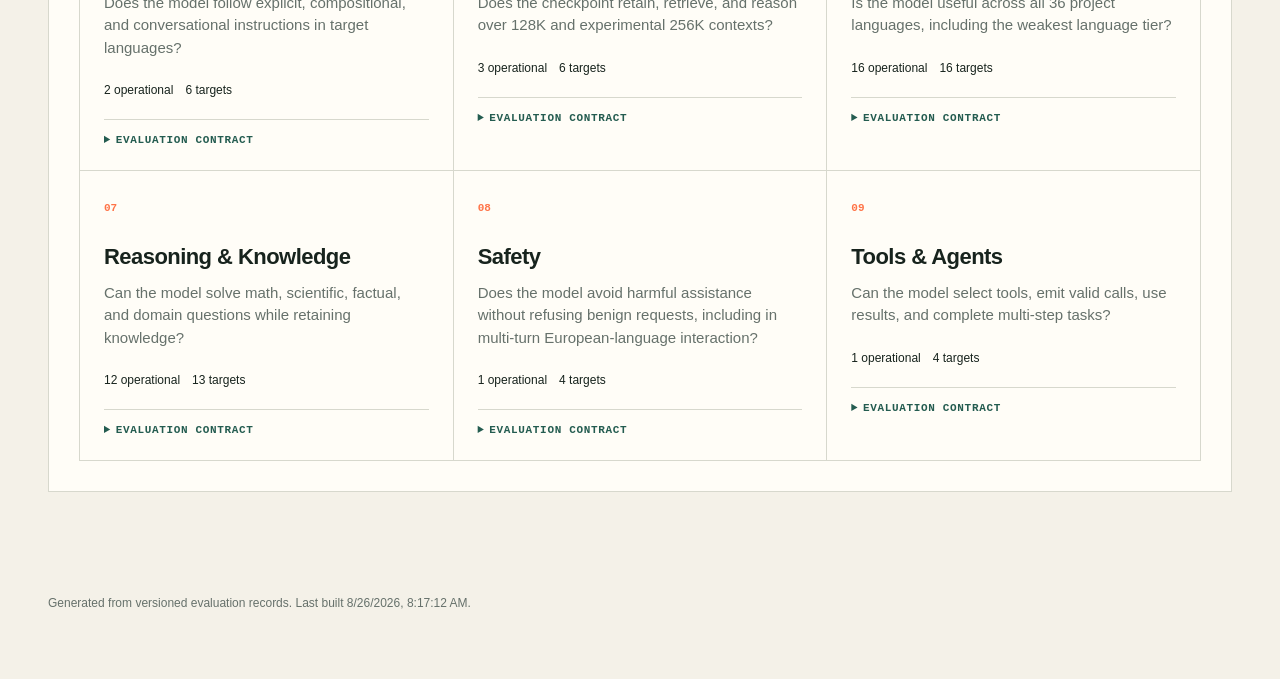
==== commit 8dab0c88: "Display fast diagnostic benchmark results" ====
--- a/docs/index.html
+++ b/docs/index.html
@@ -24,15 +24,22 @@
       <details class="method-note target-method"><summary>How targets and gaps work</summary><p id="target-method"></p></details>
     </section>
 
+    <section id="fast-diagnostics" class="panel fast-panel" hidden>
+      <div class="section-heading compact-heading"><div><p class="eyebrow">02 / FAST DIAGNOSTIC</p><h2>Quick benchmark signal</h2></div><p>Very small slices for rapid checkpoint triage. Compare only runs with the same fast protocol.</p></div>
+      <div id="fast-run-cards" class="fast-run-cards"></div>
+      <div id="fast-comparison" class="fast-comparison"></div>
+      <div class="fast-warning"><strong>Directional only.</strong> Two examples can distinguish obvious failures, but cannot estimate a stable benchmark score or satisfy a release target.</div>
+    </section>
+
     <section class="panel comparison-panel">
-      <div class="section-heading compact-heading"><div><p class="eyebrow">02 / CAPABILITIES</p><h2>Side-by-side comparison</h2></div><p>Open a capability to compare its benchmarks and target status.</p></div>
+      <div class="section-heading compact-heading"><div><p class="eyebrow">03 / CAPABILITIES</p><h2>Side-by-side comparison</h2></div><p>Open a capability to compare its benchmarks and target status.</p></div>
       <div id="capability-comparison" class="capability-comparison"></div>
     </section>
 
     <section id="gate-summary" class="gate-summary compact-gate" aria-label="Latest comparison gate"></section>
 
     <details id="evidence-explorer" class="panel evidence-panel">
-      <summary><span><span class="eyebrow">03 / EVIDENCE</span><strong>Benchmark ledger</strong></span><span id="result-count" aria-live="polite"></span></summary>
+      <summary><span><span class="eyebrow">04 / EVIDENCE</span><strong>Benchmark ledger</strong></span><span id="result-count" aria-live="polite"></span></summary>
       <div class="evidence-content">
         <div class="filters">
           <label>Model<select id="model-filter"><option value="">All models</option></select></label>
--- a/docs/styles.css
+++ b/docs/styles.css
@@ -148,6 +148,11 @@
 .benchmark-row > div:first-child { border-left: 0; }
 .benchmark-row strong { display: block; font-size: 12px; }
 .benchmark-row small { display: block; margin-top: 3px; color: var(--muted); font-size: 10px; overflow-wrap: anywhere; }
+.benchmark-name-link { color: var(--teal); text-decoration-thickness: 1px; text-underline-offset: 3px; }
+.benchmark-name-link:hover { color: var(--orange); }
+.benchmark-source-links { display: flex; flex-wrap: wrap; gap: 5px; margin-top: 6px; }
+.benchmark-source-links a { padding: 3px 5px; background: #e5e3da; color: var(--teal); font: 700 8px/1.2 ui-monospace, SFMono-Regular, Menlo, monospace; letter-spacing: .03em; text-decoration: none; text-transform: uppercase; }
+.benchmark-source-links a:hover { background: var(--ink); color: var(--green); }
 .benchmark-model-cell { display: grid; grid-template-columns: auto 1fr; gap: 5px 8px; align-items: center; }
 .benchmark-model-cell > strong { font-size: 18px; }
 .benchmark-model-cell small { grid-column: 1 / -1; }
@@ -168,6 +173,34 @@
 .benchmark-model-cell .target-gap { grid-column: 1 / -1; }
 .target-method { margin-top: 6px; }
 .playbook-bottom { margin-top: 44px; }
+
+.fast-panel { background: #fffaf0; }
+.fast-run-cards { display: grid; grid-template-columns: repeat(2, minmax(0, 1fr)); gap: 10px; margin-bottom: 18px; }
+.fast-run-card { display: grid; grid-template-columns: minmax(0, 1.4fr) minmax(100px, .55fr) minmax(150px, .8fr); gap: 18px; align-items: center; padding: 18px; border: 1px solid var(--line); background: var(--white); }
+.fast-run-card h3 { margin: 9px 0 2px; overflow-wrap: anywhere; font-size: 18px; }
+.fast-run-stat { border-left: 1px solid var(--line); padding-left: 18px; }
+.fast-run-stat strong, .fast-run-stat span { display: block; }
+.fast-run-stat strong { font-size: 22px; letter-spacing: -.035em; }
+.fast-run-stat span { margin-top: 3px; color: var(--muted); font-size: 10px; }
+.fast-comparison { overflow-x: auto; border: 1px solid var(--line); background: var(--white); }
+.fast-row { display: grid; grid-template-columns: minmax(215px, 1.1fr) repeat(var(--fast-model-count), minmax(175px, 1fr)); min-width: 680px; border-bottom: 1px solid var(--line); }
+.fast-row:last-child { border-bottom: 0; }
+.fast-row > * { min-width: 0; padding: 13px 14px; border-left: 1px solid var(--line); }
+.fast-row > *:first-child { border-left: 0; }
+.fast-row > div:first-child strong, .fast-row > div:first-child small { display: block; }
+.fast-row > div:first-child small { margin-top: 3px; color: var(--muted); font-size: 10px; }
+.fast-head { background: var(--ink); color: var(--white); }
+.fast-head span { padding: 10px 14px; border-left: 1px solid #455049; font: 700 9px/1.2 ui-monospace, SFMono-Regular, Menlo, monospace; letter-spacing: .06em; text-transform: uppercase; }
+.fast-head span:first-child { border-left: 0; }
+.fast-score { display: grid; grid-template-columns: auto 1fr; gap: 4px 9px; align-items: center; }
+.fast-score > strong { font-size: 22px; letter-spacing: -.035em; }
+.fast-score > small { color: var(--muted); font-size: 10px; }
+.fast-score .target-gap { grid-column: 1 / -1; }
+.fast-score.unavailable { display: block; background: #f0eee6; }
+.fast-score.unavailable strong { font-size: 12px; }
+.fast-score.unavailable small { display: block; margin-top: 4px; }
+.fast-warning { margin-top: 14px; padding: 13px 15px; border-left: 4px solid var(--orange); background: #fff0e8; color: var(--muted); font-size: 12px; }
+.fast-warning strong { color: var(--ink); }
 
 .skill-hero { padding-bottom: 64px; }
 .skill-main { padding-top: 28px; }
@@ -212,6 +245,7 @@
   .workflow-list li:nth-child(2n) { border-right: 0; }
   .workflow-list li:nth-child(n+5) { border-bottom: 0; }
   .model-scorecards { grid-template-columns: 1fr; }
+  .fast-run-cards { grid-template-columns: 1fr; }
   .comparison-columns { grid-template-columns: minmax(170px, 1fr) repeat(var(--model-count), minmax(145px, 1fr)); min-width: 680px; }
   .capability-comparison { overflow-x: auto; }
   .compact-gate { align-items: flex-start; flex-direction: column; }
@@ -230,6 +264,9 @@
   .compare-hero-grid { margin-top: 50px; }
   .mini-capability-grid { grid-template-columns: repeat(2, minmax(0, 1fr)); }
   .model-scorecard { padding: 18px; }
+  .fast-run-card { grid-template-columns: 1fr 1fr; }
+  .fast-run-card > div:first-child { grid-column: 1 / -1; }
+  .fast-run-stat { border-left: 0; border-top: 1px solid var(--line); padding: 12px 0 0; }
   .aggregate { align-items: start; flex-direction: column; }
   .evidence-panel > summary { align-items: flex-start; flex-direction: column; padding: 20px 16px; }
   .evidence-content { padding: 0 16px 20px; }
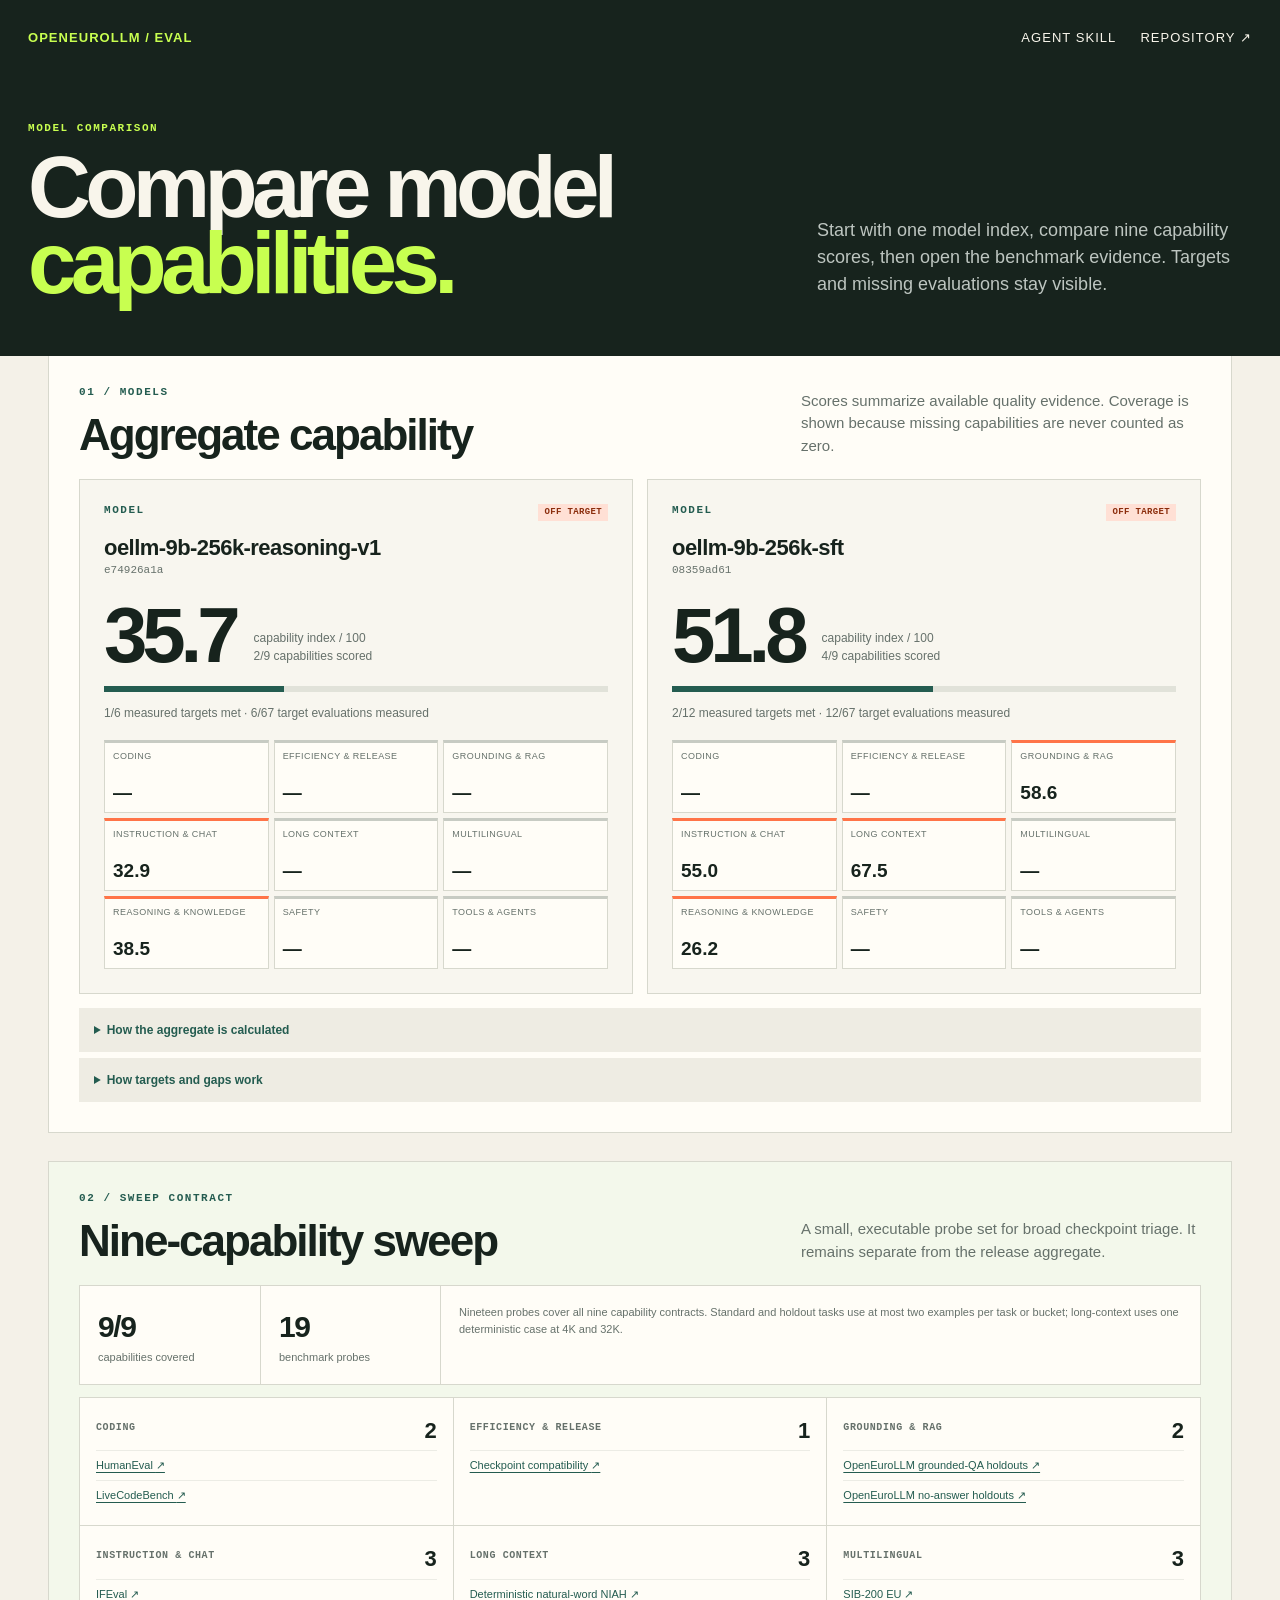
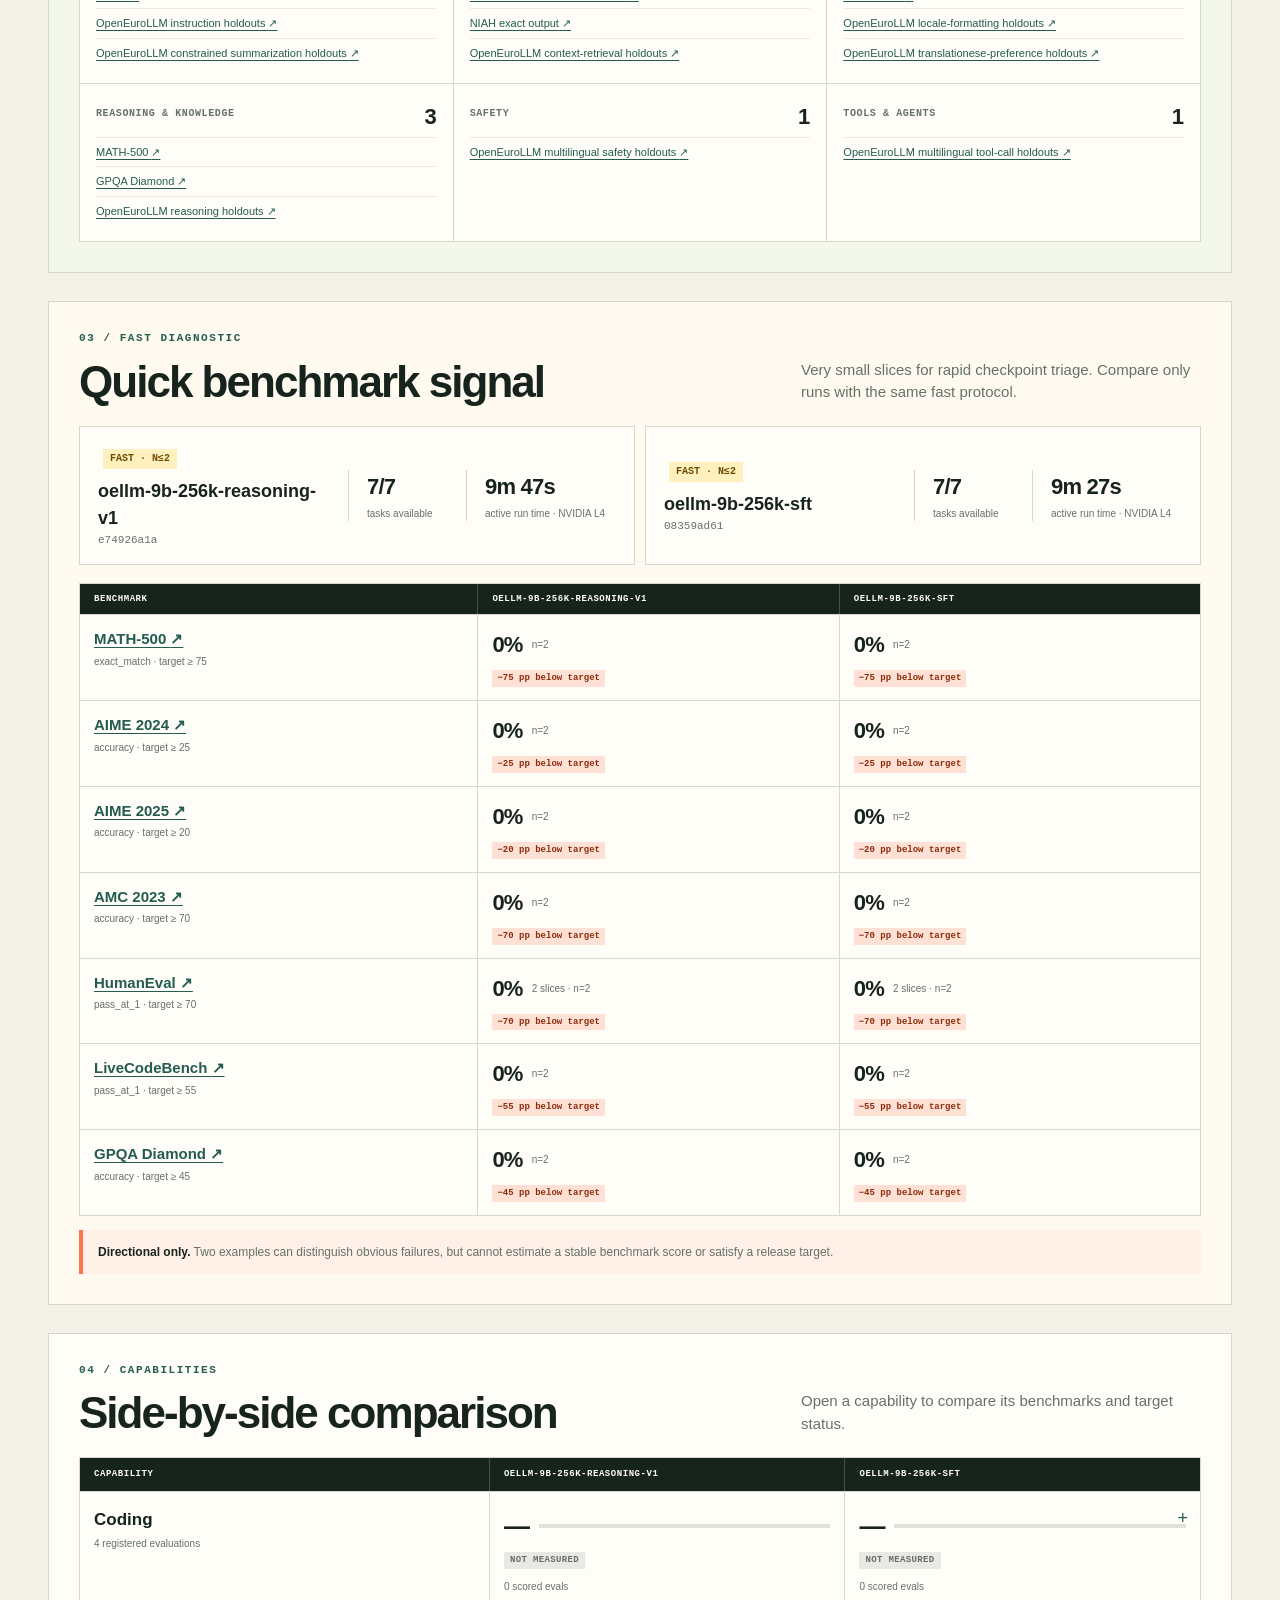
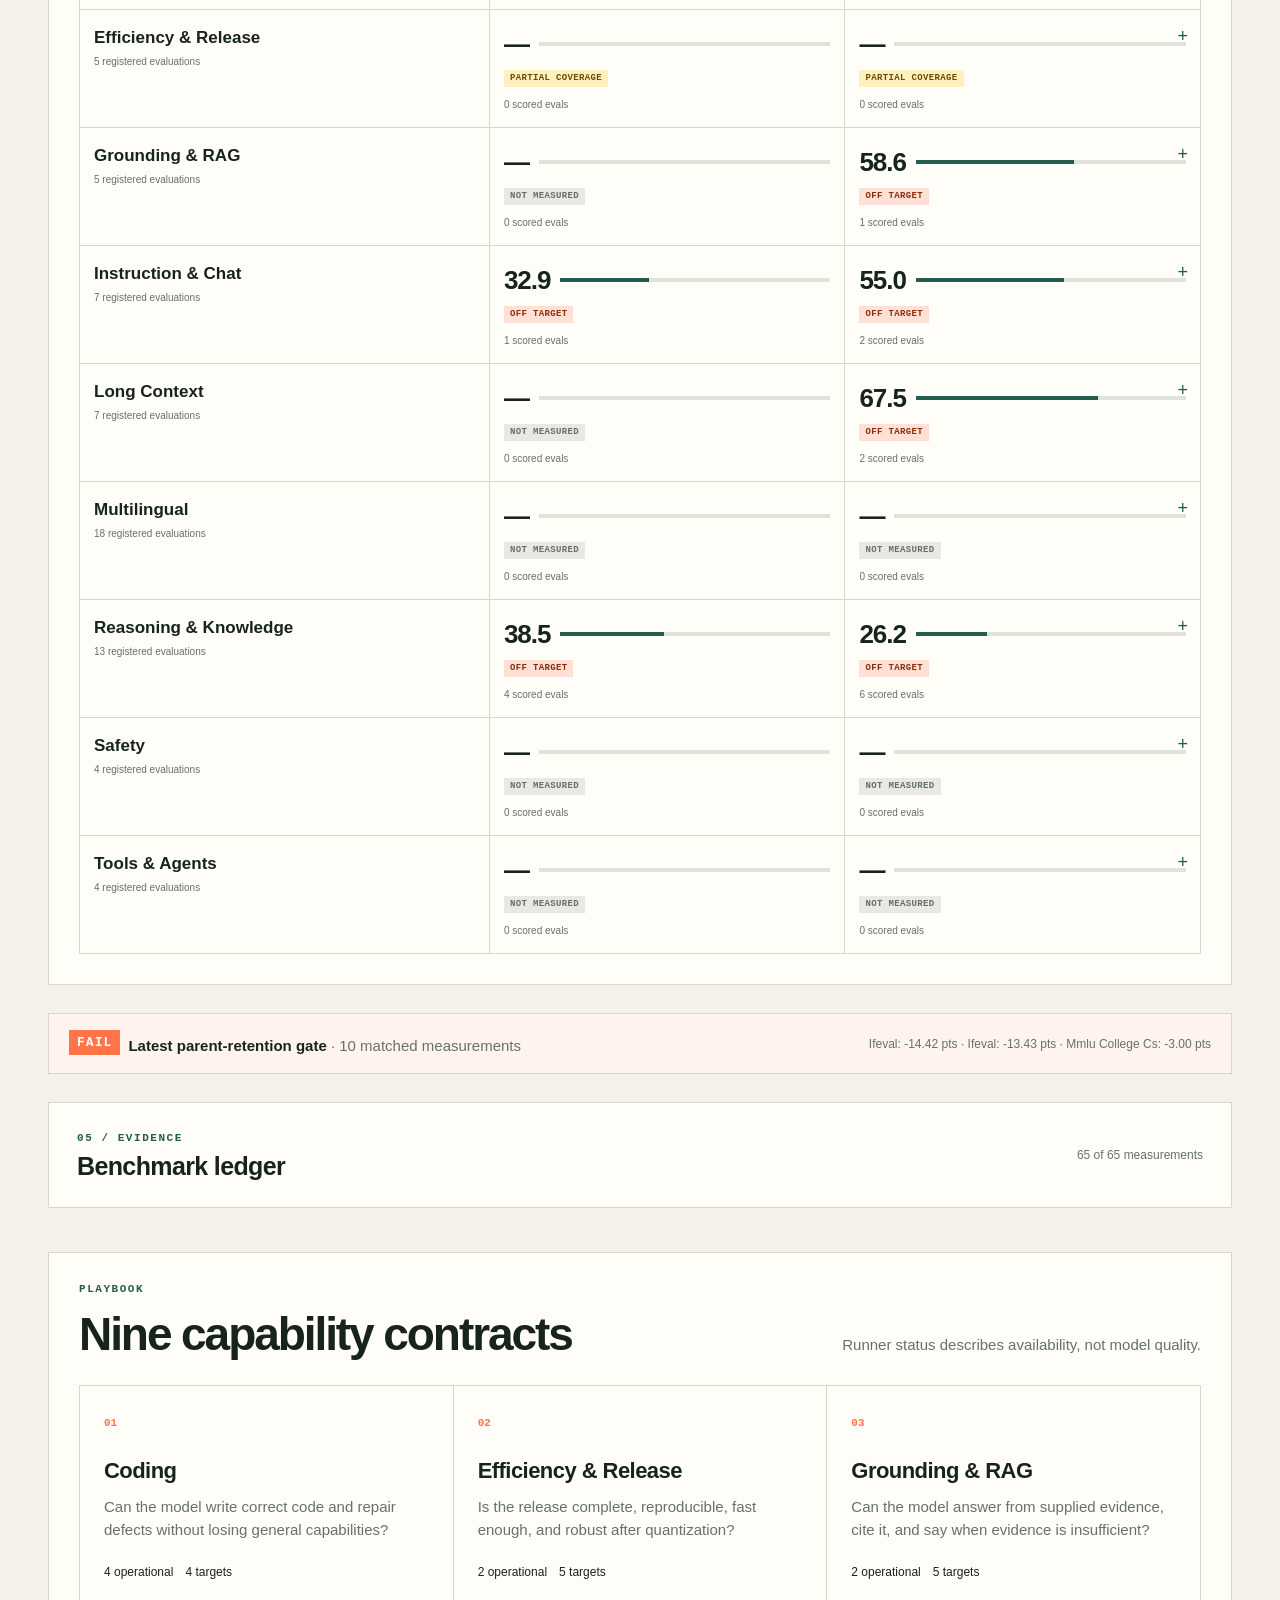
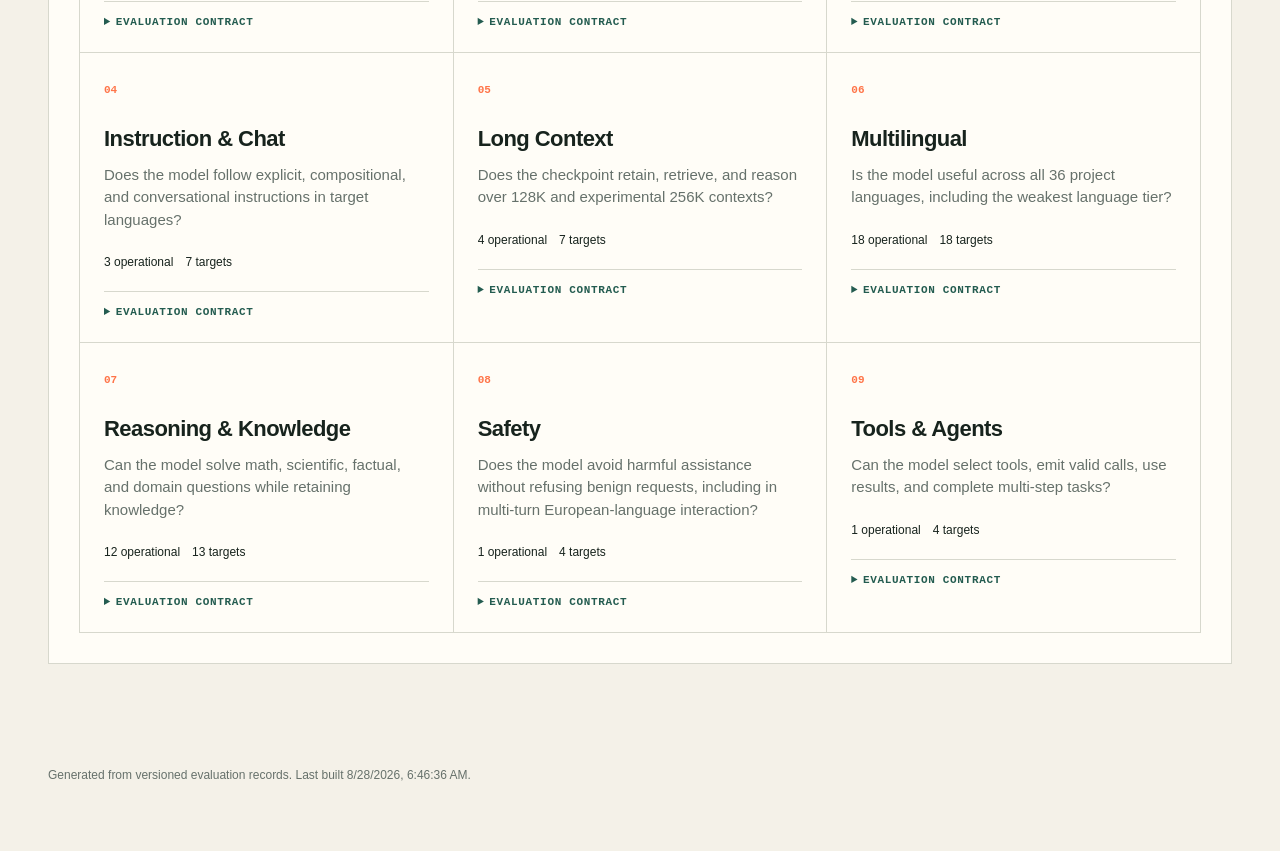
==== commit 2895fd22: "Add nine-capability diagnostic sweep" ====
--- a/docs/index.html
+++ b/docs/index.html
@@ -24,22 +24,28 @@
       <details class="method-note target-method"><summary>How targets and gaps work</summary><p id="target-method"></p></details>
     </section>
 
+    <section id="sweep-contract" class="panel sweep-panel">
+      <div class="section-heading compact-heading"><div><p class="eyebrow">02 / SWEEP CONTRACT</p><h2>Nine-capability sweep</h2></div><p>A small, executable probe set for broad checkpoint triage. It remains separate from the release aggregate.</p></div>
+      <div id="sweep-summary" class="sweep-summary"></div>
+      <div id="sweep-probes" class="sweep-probes"></div>
+    </section>
+
     <section id="fast-diagnostics" class="panel fast-panel" hidden>
-      <div class="section-heading compact-heading"><div><p class="eyebrow">02 / FAST DIAGNOSTIC</p><h2>Quick benchmark signal</h2></div><p>Very small slices for rapid checkpoint triage. Compare only runs with the same fast protocol.</p></div>
+      <div class="section-heading compact-heading"><div><p class="eyebrow">03 / FAST DIAGNOSTIC</p><h2>Quick benchmark signal</h2></div><p>Very small slices for rapid checkpoint triage. Compare only runs with the same fast protocol.</p></div>
       <div id="fast-run-cards" class="fast-run-cards"></div>
       <div id="fast-comparison" class="fast-comparison"></div>
       <div class="fast-warning"><strong>Directional only.</strong> Two examples can distinguish obvious failures, but cannot estimate a stable benchmark score or satisfy a release target.</div>
     </section>
 
     <section class="panel comparison-panel">
-      <div class="section-heading compact-heading"><div><p class="eyebrow">03 / CAPABILITIES</p><h2>Side-by-side comparison</h2></div><p>Open a capability to compare its benchmarks and target status.</p></div>
+      <div class="section-heading compact-heading"><div><p class="eyebrow">04 / CAPABILITIES</p><h2>Side-by-side comparison</h2></div><p>Open a capability to compare its benchmarks and target status.</p></div>
       <div id="capability-comparison" class="capability-comparison"></div>
     </section>
 
     <section id="gate-summary" class="gate-summary compact-gate" aria-label="Latest comparison gate"></section>
 
     <details id="evidence-explorer" class="panel evidence-panel">
-      <summary><span><span class="eyebrow">04 / EVIDENCE</span><strong>Benchmark ledger</strong></span><span id="result-count" aria-live="polite"></span></summary>
+      <summary><span><span class="eyebrow">05 / EVIDENCE</span><strong>Benchmark ledger</strong></span><span id="result-count" aria-live="polite"></span></summary>
       <div class="evidence-content">
         <div class="filters">
           <label>Model<select id="model-filter"><option value="">All models</option></select></label>
--- a/docs/styles.css
+++ b/docs/styles.css
@@ -175,6 +175,19 @@
 .playbook-bottom { margin-top: 44px; }
 
 .fast-panel { background: #fffaf0; }
+.sweep-panel { background: #f3f8eb; }
+.sweep-summary { display: grid; grid-template-columns: 180px 180px minmax(0, 1fr); border: 1px solid var(--line); background: var(--white); }
+.sweep-summary > * { margin: 0; padding: 18px; border-left: 1px solid var(--line); }
+.sweep-summary > *:first-child { border-left: 0; }
+.sweep-summary strong, .sweep-summary span { display: block; }
+.sweep-summary strong { font-size: 30px; letter-spacing: -.045em; }
+.sweep-summary span, .sweep-summary p { color: var(--muted); font-size: 11px; }
+.sweep-probes { display: grid; grid-template-columns: repeat(3, minmax(0, 1fr)); gap: 1px; margin-top: 12px; border: 1px solid var(--line); background: var(--line); }
+.sweep-probes article { min-width: 0; padding: 16px; background: var(--white); }
+.sweep-probes article > span { color: var(--muted); font: 700 10px/1.2 ui-monospace, SFMono-Regular, Menlo, monospace; letter-spacing: .06em; text-transform: uppercase; }
+.sweep-probes article > strong { float: right; font-size: 22px; }
+.sweep-probes ul { margin: 14px 0 0; padding: 0; list-style: none; }
+.sweep-probes li { padding: 6px 0; border-top: 1px solid #ecece5; font-size: 11px; }
 .fast-run-cards { display: grid; grid-template-columns: repeat(2, minmax(0, 1fr)); gap: 10px; margin-bottom: 18px; }
 .fast-run-card { display: grid; grid-template-columns: minmax(0, 1.4fr) minmax(100px, .55fr) minmax(150px, .8fr); gap: 18px; align-items: center; padding: 18px; border: 1px solid var(--line); background: var(--white); }
 .fast-run-card h3 { margin: 9px 0 2px; overflow-wrap: anywhere; font-size: 18px; }
@@ -246,6 +259,9 @@
   .workflow-list li:nth-child(n+5) { border-bottom: 0; }
   .model-scorecards { grid-template-columns: 1fr; }
   .fast-run-cards { grid-template-columns: 1fr; }
+  .sweep-summary { grid-template-columns: 1fr 1fr; }
+  .sweep-summary p { grid-column: 1 / -1; border-top: 1px solid var(--line); border-left: 0; }
+  .sweep-probes { grid-template-columns: repeat(2, minmax(0, 1fr)); }
   .comparison-columns { grid-template-columns: minmax(170px, 1fr) repeat(var(--model-count), minmax(145px, 1fr)); min-width: 680px; }
   .capability-comparison { overflow-x: auto; }
   .compact-gate { align-items: flex-start; flex-direction: column; }
@@ -265,6 +281,7 @@
   .mini-capability-grid { grid-template-columns: repeat(2, minmax(0, 1fr)); }
   .model-scorecard { padding: 18px; }
   .fast-run-card { grid-template-columns: 1fr 1fr; }
+  .sweep-probes { grid-template-columns: 1fr; }
   .fast-run-card > div:first-child { grid-column: 1 / -1; }
   .fast-run-stat { border-left: 0; border-top: 1px solid var(--line); padding: 12px 0 0; }
   .aggregate { align-items: start; flex-direction: column; }
